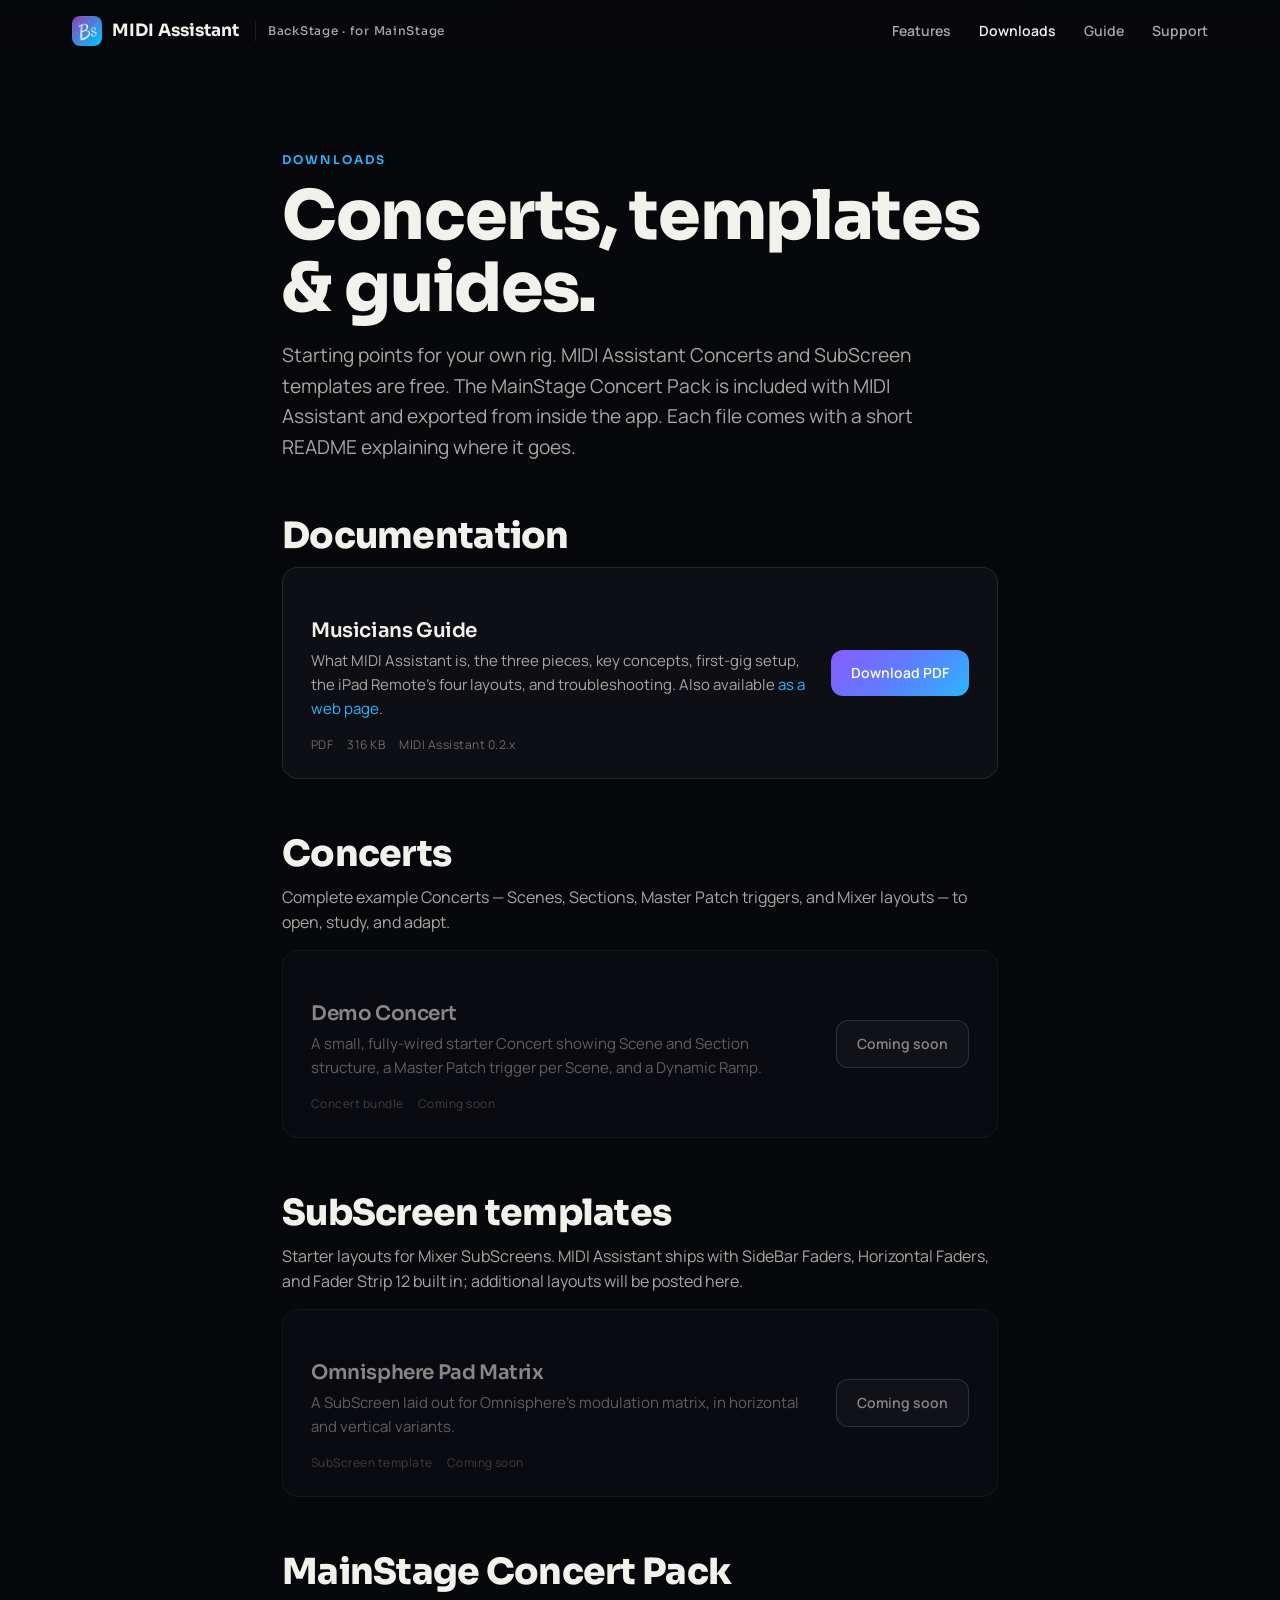
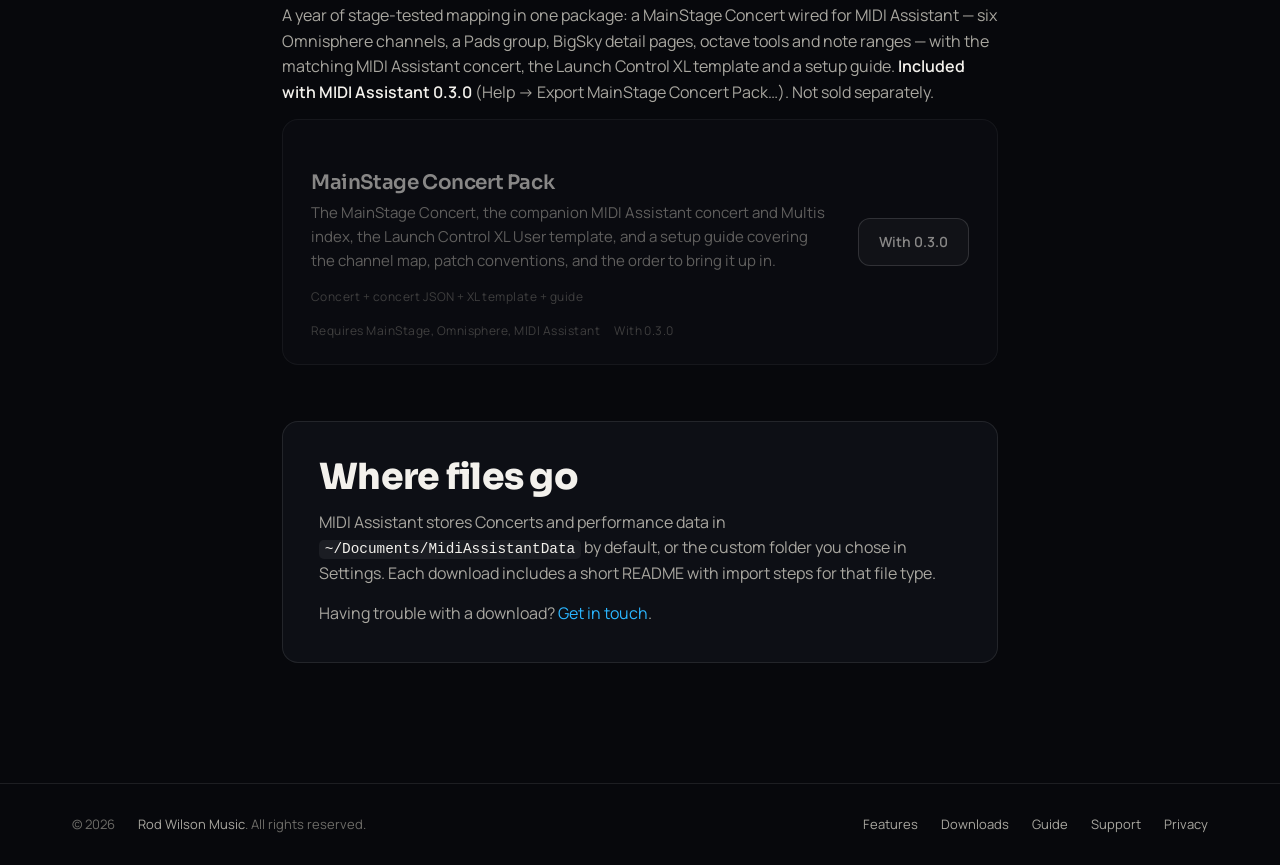
==== downloads.html @ 983730be "Pricing banner ($79 until Nov 1, 2026, then $99.99; Remote free) and MainStage Concert Pack section " ====
<!DOCTYPE html>
<html lang="en">
<head>
    <meta charset="UTF-8">
    <meta name="viewport" content="width=device-width, initial-scale=1.0">
    <title>Downloads | MIDI Assistant</title>
    <meta name="description" content="Free Concerts, SubScreen templates and the Musicians Guide for MIDI Assistant, plus the MainStage Concert Pack included with the app.">
    <link rel="icon" type="image/png" href="assets/icon-mac-256.png">
    <link rel="stylesheet" href="style.css">
</head>
<body>
    <nav>
        <div class="wrap">
            <a class="brand" href="index.html"><img src="assets/icon-mac-256.png" alt="">MIDI Assistant <small>BackStage · for MainStage</small></a>
            <div class="links">
                <a href="features.html">Features</a>
                <a href="downloads.html">Downloads</a>
                <a href="guide.html">Guide</a>
                <a href="support.html">Support</a>
            </div>
        </div>
    </nav>

    <main><div class="wrap doc" style="padding-bottom:100px">
        <header class="page-head" style="padding-left:0;padding-right:0">
            <span class="eyebrow">Downloads</span>
            <h1>Concerts, templates &amp; guides.</h1>
            <p class="lead">Starting points for your own rig. MIDI Assistant Concerts and SubScreen templates are free. The MainStage Concert Pack is included with MIDI Assistant and exported from inside the app. Each file comes with a short README explaining where it goes.</p>
        </header>

        <section style="padding:0 0 56px">
            <h2 style="margin-bottom:12px">Documentation</h2>
            <div class="dl-list">
                <div class="dl">
                    <div>
                        <h3>Musicians Guide</h3>
                        <p>What MIDI Assistant is, the three pieces, key concepts, first-gig setup, the iPad Remote's four layouts, and troubleshooting. Also available <a href="guide.html">as a web page</a>.</p>
                        <div class="meta"><span>PDF</span><span>316 KB</span><span>MIDI Assistant 0.2.x</span></div>
                    </div>
                    <a class="btn" href="downloads/MIDI-Assistant-Musicians-Guide.pdf" download>Download PDF</a>
                </div>
            </div>
        </section>

        <section style="padding:0 0 56px">
            <h2 style="margin-bottom:12px">Concerts</h2>
            <p>Complete example Concerts — Scenes, Sections, Master Patch triggers, and Mixer layouts — to open, study, and adapt.</p>
            <div class="dl-list">
                <div class="dl soon">
                    <div>
                        <h3>Demo Concert</h3>
                        <p>A small, fully-wired starter Concert showing Scene and Section structure, a Master Patch trigger per Scene, and a Dynamic Ramp.</p>
                        <div class="meta"><span>Concert bundle</span><span>Coming soon</span></div>
                    </div>
                    <a class="btn ghost" href="#">Coming soon</a>
                </div>
            </div>
        </section>

        <section style="padding:0 0 56px">
            <h2 style="margin-bottom:12px">SubScreen templates</h2>
            <p>Starter layouts for Mixer SubScreens. MIDI Assistant ships with SideBar Faders, Horizontal Faders, and Fader Strip 12 built in; additional layouts will be posted here.</p>
            <div class="dl-list">
                <div class="dl soon">
                    <div>
                        <h3>Omnisphere Pad Matrix</h3>
                        <p>A SubScreen laid out for Omnisphere's modulation matrix, in horizontal and vertical variants.</p>
                        <div class="meta"><span>SubScreen template</span><span>Coming soon</span></div>
                    </div>
                    <a class="btn ghost" href="#">Coming soon</a>
                </div>
            </div>
        </section>

        <section style="padding:0 0 56px">
            <h2 style="margin-bottom:12px">MainStage Concert Pack</h2>
            <p>A year of stage-tested mapping in one package: a MainStage Concert wired for MIDI Assistant &mdash; six Omnisphere channels, a Pads group, BigSky detail pages, octave tools and note ranges &mdash; with the matching MIDI Assistant concert, the Launch Control XL template and a setup guide. <strong>Included with MIDI Assistant 0.3.0</strong> (Help &rarr; Export MainStage Concert Pack&hellip;). Not sold separately.</p>
            <div class="dl-list">
                <div class="dl soon">
                    <div>
                        <h3>MainStage Concert Pack</h3>
                        <p>The MainStage Concert, the companion MIDI Assistant concert and Multis index, the Launch Control XL User template, and a setup guide covering the channel map, patch conventions, and the order to bring it up in.</p>
                        <div class="meta"><span>Concert + concert JSON + XL template + guide</span><span>Requires MainStage, Omnisphere, MIDI Assistant</span><span>With 0.3.0</span></div>
                    </div>
                    <a class="btn ghost" href="#">With 0.3.0</a>
                </div>
            </div>
        </section>

        <section class="panel" style="padding:36px">
            <h2>Where files go</h2>
            <p>MIDI Assistant stores Concerts and performance data in <code>~/Documents/MidiAssistantData</code> by default, or the custom folder you chose in Settings. Each download includes a short README with import steps for that file type.</p>
            <p style="margin-bottom:0">Having trouble with a download? <a href="support.html">Get in touch</a>.</p>
        </section>
        </div></main>

    <footer>
        <div class="wrap">
            <div>&copy; 2026 <a href="https://rodwilsonmusic.com">Rod Wilson Music</a>. All rights reserved.</div>
            <div>
                <a href="features.html">Features</a>
                <a href="downloads.html">Downloads</a>
                <a href="guide.html">Guide</a>
                <a href="support.html">Support</a>
                <a href="privacy.html">Privacy</a>
            </div>
        </div>
    </footer>
    <script src="site.js"></script>
</body>
</html>
---- style.css ----
@import url('https://fonts.googleapis.com/css2?family=Sora:wght@400;600;700;800&family=Manrope:wght@400;500;600&display=swap');

:root {
  --bg: #07080c;
  --bg2: #0d0f15;
  --text: #f3f1ec;
  --muted: #a9a7a0;
  --faint: #6d6c68;
  --line: rgba(255, 255, 255, .09);
  --line-strong: rgba(255, 255, 255, .18);
  --accent: #5d7dff;
  --accent2: #2bb6ff;
  --grad: linear-gradient(135deg, #8a5cff, #5d7dff 50%, #2bb6ff);
  --display: 'Sora', system-ui, sans-serif;
  --body: 'Manrope', system-ui, sans-serif;
  --max: 1200px;
  --radius: 16px;
}

* { box-sizing: border-box; margin: 0; padding: 0; }
html { scroll-behavior: smooth; overflow-x: hidden; }
body {
  background: var(--bg);
  color: var(--text);
  font-family: var(--body);
  line-height: 1.6;
  -webkit-font-smoothing: antialiased;
  overflow-x: hidden;
  display: flex;
  flex-direction: column;
  min-height: 100vh;
}
a { color: var(--accent2); text-decoration: none; }
a:hover { text-decoration: underline; }
h1, h2, h3, h4 { font-family: var(--display); letter-spacing: -.02em; line-height: 1.05; }
h1 { font-size: clamp(40px, 6.4vw, 88px); font-weight: 800; }
h2 { font-size: clamp(30px, 4.2vw, 52px); font-weight: 800; }
h3 { font-size: 20px; font-weight: 600; }
h4 { font-size: 15px; font-weight: 600; }
p { color: var(--muted); }
strong { color: var(--text); font-weight: 600; }
ul, ol { color: var(--muted); padding-left: 1.4rem; }
li { margin-bottom: .4rem; }
code {
  font-family: ui-monospace, SFMono-Regular, Menlo, monospace;
  font-size: .9em; background: rgba(255,255,255,.06); padding: .1em .4em; border-radius: 5px; color: var(--text);
}
.wrap { width: 100%; max-width: var(--max); margin: 0 auto; padding: 0 32px; }
.eyebrow {
  font-family: var(--display); font-size: 12px; letter-spacing: .18em; text-transform: uppercase;
  color: var(--accent2); font-weight: 600; display: block;
}
.grad { background: var(--grad); -webkit-background-clip: text; background-clip: text; -webkit-text-fill-color: transparent; }
.lead { font-size: clamp(17px, 1.5vw, 20px); max-width: 620px; }
main { flex: 1; }
section { padding: 100px 0; }
.section-head { max-width: 640px; margin-bottom: 48px; }
.section-head h2 { margin: 10px 0 14px; }
.section-head p { font-size: 17px; }

/* ---------- Nav ---------- */
nav {
  position: fixed; inset: 0 0 auto 0; z-index: 50; padding: 16px 0;
  background: linear-gradient(rgba(7,8,12,.92), rgba(7,8,12,0));
  transition: background .3s ease, backdrop-filter .3s ease;
}
nav.solid { background: rgba(7,8,12,.82); backdrop-filter: blur(14px); -webkit-backdrop-filter: blur(14px); border-bottom: 1px solid var(--line); }
nav .wrap { display: flex; align-items: center; justify-content: space-between; gap: 16px; }
.brand { display: flex; align-items: center; gap: 10px; font-family: var(--display); font-weight: 700; font-size: 17px; color: var(--text); }
.brand:hover { text-decoration: none; }
.brand img { width: 30px; height: 30px; border-radius: 8px; }
.brand small { font-weight: 500; color: var(--muted); font-size: 12px; letter-spacing: .06em; margin-left: 6px; padding-left: 12px; border-left: 1px solid var(--line); }
.links { display: flex; gap: 28px; font-size: 14px; font-weight: 600; }
.links a { color: var(--muted); }
.links a:hover, .links a[aria-current="page"] { color: var(--text); text-decoration: none; }

/* ---------- Buttons ---------- */
.ctas { display: flex; gap: 12px; flex-wrap: wrap; align-items: center; }
.store {
  display: inline-flex; align-items: center; gap: 10px; background: #fff; color: #000;
  padding: 10px 18px 10px 14px; border-radius: 12px; line-height: 1.1; transition: transform .15s, opacity .15s;
}
.store:hover { transform: translateY(-2px); text-decoration: none; }
.store svg { width: 22px; height: 22px; flex: none; }
.store small { display: block; font-size: 10px; font-weight: 600; opacity: .7; letter-spacing: .02em; }
.store b { display: block; font-family: var(--display); font-size: 16px; font-weight: 700; }
.store.pending { opacity: .45; pointer-events: none; }
.btn {
  display: inline-flex; align-items: center; gap: 8px; padding: 12px 20px; border-radius: 12px;
  font-weight: 600; font-size: 14px; color: #fff; background: var(--grad); transition: transform .15s, box-shadow .15s;
}
.btn:hover { transform: translateY(-1px); box-shadow: 0 8px 24px rgba(93,125,255,.35); text-decoration: none; }
.btn.ghost { background: rgba(255,255,255,.06); border: 1px solid rgba(255,255,255,.25); backdrop-filter: blur(8px); color: var(--text); }
.btn.ghost:hover { box-shadow: none; background: rgba(255,255,255,.1); }

/* ---------- Hero (video stage) ---------- */
.hero {
  position: relative; height: 100svh; min-height: 720px; max-height: 1040px;
  display: flex; align-items: flex-start; overflow: hidden; isolation: isolate; padding: 0;
}
.stage {
  position: absolute; left: 50%; top: 50%; width: 1280px; height: 720px;
  transform: translate(-50%, -50%) scale(var(--s, 1)); transform-origin: center;
  background: url(assets/stage-poster.jpg) center/cover;
}
.stage video { position: absolute; inset: 0; width: 1280px; height: 720px; object-fit: fill; opacity: 0; transition: opacity .9s linear; }
.stage .screen { position: absolute; left: 0; top: 0; width: 1400px; height: 1050px; transform-origin: 0 0; filter: brightness(.88) saturate(.95); opacity: .96; }
.stage .screen.lap { width: 1600px; height: 1005px; filter: brightness(.62) saturate(.9); opacity: .94; }
.stage .glow { position: absolute; left: 0; top: 0; width: 1400px; height: 1050px; transform-origin: 0 0; background: radial-gradient(60% 60% at 50% 50%, rgba(140,180,255,.16), transparent 70%); mix-blend-mode: screen; pointer-events: none; }
.hero .scrim {
  position: absolute; inset: 0; z-index: 1;
  background: linear-gradient(180deg, rgba(7,8,12,.96) 0%, rgba(7,8,12,.86) 26%, rgba(7,8,12,.45) 44%, rgba(7,8,12,.08) 60%, rgba(7,8,12,0) 80%, rgba(7,8,12,.9) 100%);
}
.hero .wrap { position: relative; z-index: 2; padding-top: 118px; text-align: center; display: flex; flex-direction: column; align-items: center; }
.hero h1 { margin-top: 14px; max-width: 14ch; text-shadow: 0 2px 30px rgba(0,0,0,.6); }
.hero .lead { margin: 18px auto 24px; color: #d9d7d1; text-shadow: 0 1px 20px rgba(0,0,0,.7); }
.hero .ctas { justify-content: center; }
.pricing { margin: 14px auto 0; max-width: 620px; font-size: 14px; color: var(--faint); }
.pricing strong { color: #fff; font-weight: 600; }
.hero .pricing { text-shadow: 0 1px 20px rgba(0,0,0,.7); }
.cta .pricing { margin-top: 12px; }
.hero .note { position: absolute; right: 32px; bottom: 20px; z-index: 2; font-size: 12px; color: var(--faint); }
@media (prefers-reduced-motion: reduce) { .stage video { display: none; } }

/* ---------- Page header (inner pages) ---------- */
.page-head { padding: 150px 0 40px; }
.page-head h1 { margin: 12px 0 16px; font-size: clamp(36px, 5.4vw, 68px); }
.page-head .lead { max-width: 680px; }

/* ---------- Strip ---------- */
.strip { border-top: 1px solid var(--line); border-bottom: 1px solid var(--line); background: var(--bg2); padding: 0; }
.strip .wrap { display: grid; grid-template-columns: repeat(3, 1fr); }
.strip .cell { padding: 36px 28px; border-left: 1px solid var(--line); }
.strip .cell:first-child { border-left: 0; padding-left: 0; }
.strip .tag { font-size: 11px; letter-spacing: .16em; text-transform: uppercase; color: var(--faint); font-weight: 600; }
.strip h3 { margin: 6px 0 8px; }
.strip p { font-size: 14.5px; }

/* ---------- Diagram ---------- */
.diagram { position: relative; height: 640px; }
.diagram svg { position: absolute; inset: 0; width: 100%; height: 100%; }
.diagram svg path { fill: none; stroke: rgba(255,255,255,.13); stroke-width: 1.5; }
.node { position: absolute; background: var(--bg2); border: 1px solid var(--line); border-radius: var(--radius); padding: 14px; box-shadow: 0 20px 60px rgba(0,0,0,.5); }
.node .lab { font-size: 11px; letter-spacing: .14em; text-transform: uppercase; color: var(--faint); font-weight: 600; margin-bottom: 8px; }
.node img { display: block; border-radius: 8px; width: 100%; }
.node.text { padding: 18px 20px; }
.node.text h4 { margin-bottom: 4px; }
.node.text p { font-size: 13px; line-height: 1.45; }
.ipad {
  position: absolute; left: 50%; top: 50%; transform: translate(-50%, -50%); width: 440px; padding: 12px;
  background: #111; border-radius: 22px; border: 1px solid var(--line-strong);
  box-shadow: 0 0 0 1px #000, 0 40px 100px rgba(0,0,0,.7), 0 0 80px rgba(93,125,255,.25);
}
.ipad img { display: block; width: 100%; border-radius: 12px; }
.ipad .lab { position: absolute; left: 50%; transform: translateX(-50%); bottom: -34px; font-size: 12px; letter-spacing: .14em; text-transform: uppercase; color: var(--accent2); font-weight: 600; white-space: nowrap; }
.pulse {
  position: absolute; width: 10px; height: 10px; border-radius: 50%; background: #fff;
  box-shadow: 0 0 12px 4px rgba(93,125,255,.8), 0 0 30px 8px rgba(43,182,255,.35);
  offset-rotate: 0deg; animation: travel 3.2s cubic-bezier(.4,0,.6,1) infinite;
}
@keyframes travel { 0% { offset-distance: 0%; opacity: 0; } 8% { opacity: 1; } 85% { opacity: 1; } 100% { offset-distance: 100%; opacity: 0; } }
@media (prefers-reduced-motion: reduce) { .pulse { animation: none; display: none; } }

/* ---------- Photo band ---------- */
.band { position: relative; min-height: 620px; display: flex; align-items: center; isolation: isolate; overflow: hidden; padding: 0; }
.band .bg { position: absolute; inset: 0; background: url(assets/nord.jpg) center 40%/cover no-repeat; }
.band .scrim { position: absolute; inset: 0; background: linear-gradient(90deg, rgba(7,8,12,.96) 0%, rgba(7,8,12,.85) 35%, rgba(7,8,12,.2) 70%, rgba(7,8,12,.5) 100%); }
.band .wrap { position: relative; z-index: 1; padding: 90px 32px; }
.band h2 { max-width: 12ch; margin: 10px 0 18px; }
.band ul { list-style: none; padding: 0; display: grid; gap: 14px; max-width: 520px; margin-top: 26px; }
.band li { display: grid; grid-template-columns: auto 1fr; gap: 14px; align-items: start; font-size: 15.5px; }
.band li i { width: 22px; height: 22px; border-radius: 50%; background: var(--grad); display: grid; place-items: center; margin-top: 3px; }
.band li i svg { width: 12px; height: 12px; stroke: #fff; stroke-width: 3; fill: none; }

/* ---------- Cards & grids ---------- */
.grid { display: grid; gap: 18px; }
.grid.cols-2 { grid-template-columns: repeat(2, 1fr); }
.grid.cols-3 { grid-template-columns: repeat(3, 1fr); }
.card {
  border: 1px solid var(--line); border-radius: 18px; padding: 26px;
  background: linear-gradient(180deg, rgba(255,255,255,.035), rgba(255,255,255,.01));
  transition: border-color .2s, transform .2s;
}
.card:hover { border-color: var(--line-strong); transform: translateY(-2px); }
.card svg.ic { width: 26px; height: 26px; stroke: var(--accent2); fill: none; stroke-width: 1.6; stroke-linecap: round; stroke-linejoin: round; margin-bottom: 16px; }
.card h3 { font-size: 18px; margin-bottom: 8px; }
.card p { font-size: 14.5px; }
.card p:last-child { margin-bottom: 0; }
.panel { border: 1px solid var(--line); border-radius: var(--radius); padding: 36px; background: var(--bg2); margin-bottom: 20px; }
.panel h2 { font-size: clamp(26px, 3vw, 36px); margin: 8px 0 14px; }
.panel p { margin-bottom: 12px; }
.panel ul { margin-bottom: 8px; }
.frame { border-radius: 14px; overflow: hidden; border: 1px solid var(--line); box-shadow: 0 30px 80px rgba(0,0,0,.55); }
.frame img { display: block; width: 100%; }
.split { display: grid; grid-template-columns: 5fr 7fr; gap: 56px; align-items: center; }
.split.flip { grid-template-columns: 7fr 5fr; }
.split.flip .copy { order: 2; }
.split h2 { font-size: clamp(28px, 3.4vw, 44px); margin: 10px 0 14px; }
.split p { font-size: 16px; }

/* ---------- Remote layouts row ---------- */
.row4 { display: grid; grid-template-columns: repeat(4, 1fr); gap: 22px; }
.row4 figure { text-align: center; }
.row4 .dev { background: #111; border-radius: 14px; padding: 7px; border: 1px solid var(--line-strong); box-shadow: 0 24px 60px rgba(0,0,0,.6); }
.row4 .dev img { display: block; width: 100%; aspect-ratio: 4/3; object-fit: contain; background: #000; border-radius: 8px; }
.row4 .soon { aspect-ratio: 4/3; display: grid; place-items: center; color: var(--faint); font-size: 12px; letter-spacing: .14em; text-transform: uppercase; border: 1px dashed var(--line); border-radius: 8px; }
.row4 figcaption { margin-top: 16px; font-family: var(--display); font-size: 18px; font-weight: 600; }
.row4 figcaption small { display: block; font-family: var(--body); font-size: 13px; color: var(--muted); margin-top: 4px; font-weight: 400; }

/* ---------- Horizontal gallery ---------- */
.scroller { display: grid; grid-auto-flow: column; grid-auto-columns: min(78vw, 560px); gap: 18px; overflow-x: auto; scroll-snap-type: x mandatory; padding: 6px 32px 22px; margin: 0 -32px; scrollbar-width: none; }
.scroller::-webkit-scrollbar { display: none; }
.shot { scroll-snap-align: start; background: var(--bg2); border: 1px solid var(--line); border-radius: 14px; padding: 10px; }
.shot img { display: block; width: 100%; border-radius: 8px; }
.shot .cap { display: flex; justify-content: space-between; padding: 12px 6px 4px; font-size: 13px; }
.shot .cap b { font-family: var(--display); font-weight: 600; }
.shot .cap span { font-size: 11px; color: var(--accent2); letter-spacing: .08em; text-transform: uppercase; }

/* ---------- CTA ---------- */
.cta { padding: 40px 0 120px; }
.cta .box { position: relative; border-radius: 28px; overflow: hidden; padding: 80px 48px; text-align: center; isolation: isolate; }
.cta .bg { position: absolute; inset: 0; background: url(assets/stage-still.jpg) center 55%/cover; filter: saturate(.7); }
.cta .scrim { position: absolute; inset: 0; background: radial-gradient(70% 90% at 50% 50%, rgba(7,8,12,.75), rgba(7,8,12,.95)); }
.cta .in { position: relative; z-index: 1; }
.cta h2 { margin-bottom: 14px; }
.cta p { font-size: 17px; max-width: 520px; margin: 0 auto 30px; }
.cta .ctas { justify-content: center; }

/* ---------- Downloads ---------- */
.dl-list { display: flex; flex-direction: column; gap: 14px; }
.dl { display: grid; grid-template-columns: 1fr auto; gap: 24px; align-items: center; background: var(--bg2); border: 1px solid var(--line); border-radius: var(--radius); padding: 24px 28px; }
.dl h3 { margin-bottom: 4px; }
.dl p { margin-bottom: 8px; font-size: 15px; }
.dl .meta { font-size: 12px; color: var(--faint); display: flex; gap: 14px; flex-wrap: wrap; letter-spacing: .04em; }
.dl.soon { opacity: .55; }
.dl.soon .btn { pointer-events: none; }

/* ---------- Tables, docs, FAQ ---------- */
table { width: 100%; border-collapse: collapse; margin: 16px 0 24px; font-size: 15px; }
th, td { text-align: left; padding: 12px 14px; border-bottom: 1px solid var(--line); vertical-align: top; }
th { color: var(--text); font-family: var(--display); font-weight: 600; font-size: 13px; letter-spacing: .02em; }
td { color: var(--muted); }
.doc { max-width: 780px; }
.doc h2 { font-size: clamp(26px, 3vw, 36px); margin-top: 56px; padding-top: 28px; border-top: 1px solid var(--line); }
.doc h2:first-of-type { margin-top: 0; padding-top: 0; border-top: 0; }
.doc h3 { margin: 28px 0 8px; }
.doc h4 { margin: 20px 0 6px; color: var(--text); }
.doc p, .doc ul, .doc ol { margin-bottom: 14px; }
.doc .callout { border-left: 3px solid var(--accent); background: rgba(93,125,255,.08); padding: 16px 20px; border-radius: 0 10px 10px 0; margin: 16px 0 24px; }
.doc .callout p:last-child, .doc .callout ul:last-child { margin-bottom: 0; }
.toc { background: var(--bg2); border: 1px solid var(--line); border-radius: var(--radius); padding: 20px 24px; margin-bottom: 40px; font-size: 15px; }
.toc strong { display: block; margin-bottom: 8px; font-family: var(--display); }
.toc ol { margin: 0; columns: 2; column-gap: 32px; }
.toc li { break-inside: avoid; }
details { border: 1px solid var(--line); border-radius: 12px; background: var(--bg2); margin-bottom: 10px; padding: 0 20px; }
summary { cursor: pointer; padding: 16px 0; font-family: var(--display); font-weight: 600; color: var(--text); list-style: none; display: flex; justify-content: space-between; align-items: center; gap: 16px; }
summary::-webkit-details-marker { display: none; }
summary::after { content: '+'; color: var(--faint); font-weight: 400; font-size: 20px; }
details[open] summary::after { content: '–'; }
details p, details ul { padding-bottom: 16px; }

/* ---------- Footer ---------- */
footer { border-top: 1px solid var(--line); padding: 30px 0; font-size: 13px; color: var(--faint); }
footer .wrap { display: flex; justify-content: space-between; flex-wrap: wrap; gap: 12px; }
footer a { color: var(--muted); margin-left: 20px; }

/* ---------- Responsive ---------- */
@media (max-width: 900px) {
  .links { display: none; }
  section { padding: 72px 0; }
  .strip .wrap { grid-template-columns: 1fr; }
  .strip .cell { border-left: 0; padding: 26px 0; border-top: 1px solid var(--line); }
  .strip .cell:first-child { border-top: 0; }
  .diagram { height: auto; display: grid; gap: 14px; }
  .diagram svg, .pulse { display: none; }
  .node { position: static; width: 100%; }
  .ipad { position: relative; left: auto; top: auto; transform: none; width: 100%; }
  .ipad { margin: 0 0 44px; }
  .grid.cols-3 { grid-template-columns: 1fr 1fr; }
  .band .scrim { background: linear-gradient(180deg, rgba(7,8,12,.3), rgba(7,8,12,.95) 60%); }
  .split, .split.flip { grid-template-columns: 1fr; gap: 28px; }
  .split.flip .copy { order: 0; }
  .row4 { grid-template-columns: 1fr 1fr; }
  .cta .box { padding: 56px 24px; }
  .page-head { padding-top: 120px; }
}
@media (max-width: 600px) {
  .wrap { padding: 0 16px; }
  .grid.cols-2, .grid.cols-3, .row4 { grid-template-columns: 1fr; }
  .panel, .card { padding: 22px; }
  .dl { grid-template-columns: 1fr; }
  .toc ol { columns: 1; }
  .scroller { padding: 6px 16px 22px; margin: 0 -16px; }
  .hero { min-height: 640px; }
  .hero .note { display: none; }
  .brand small { display: none; }
}
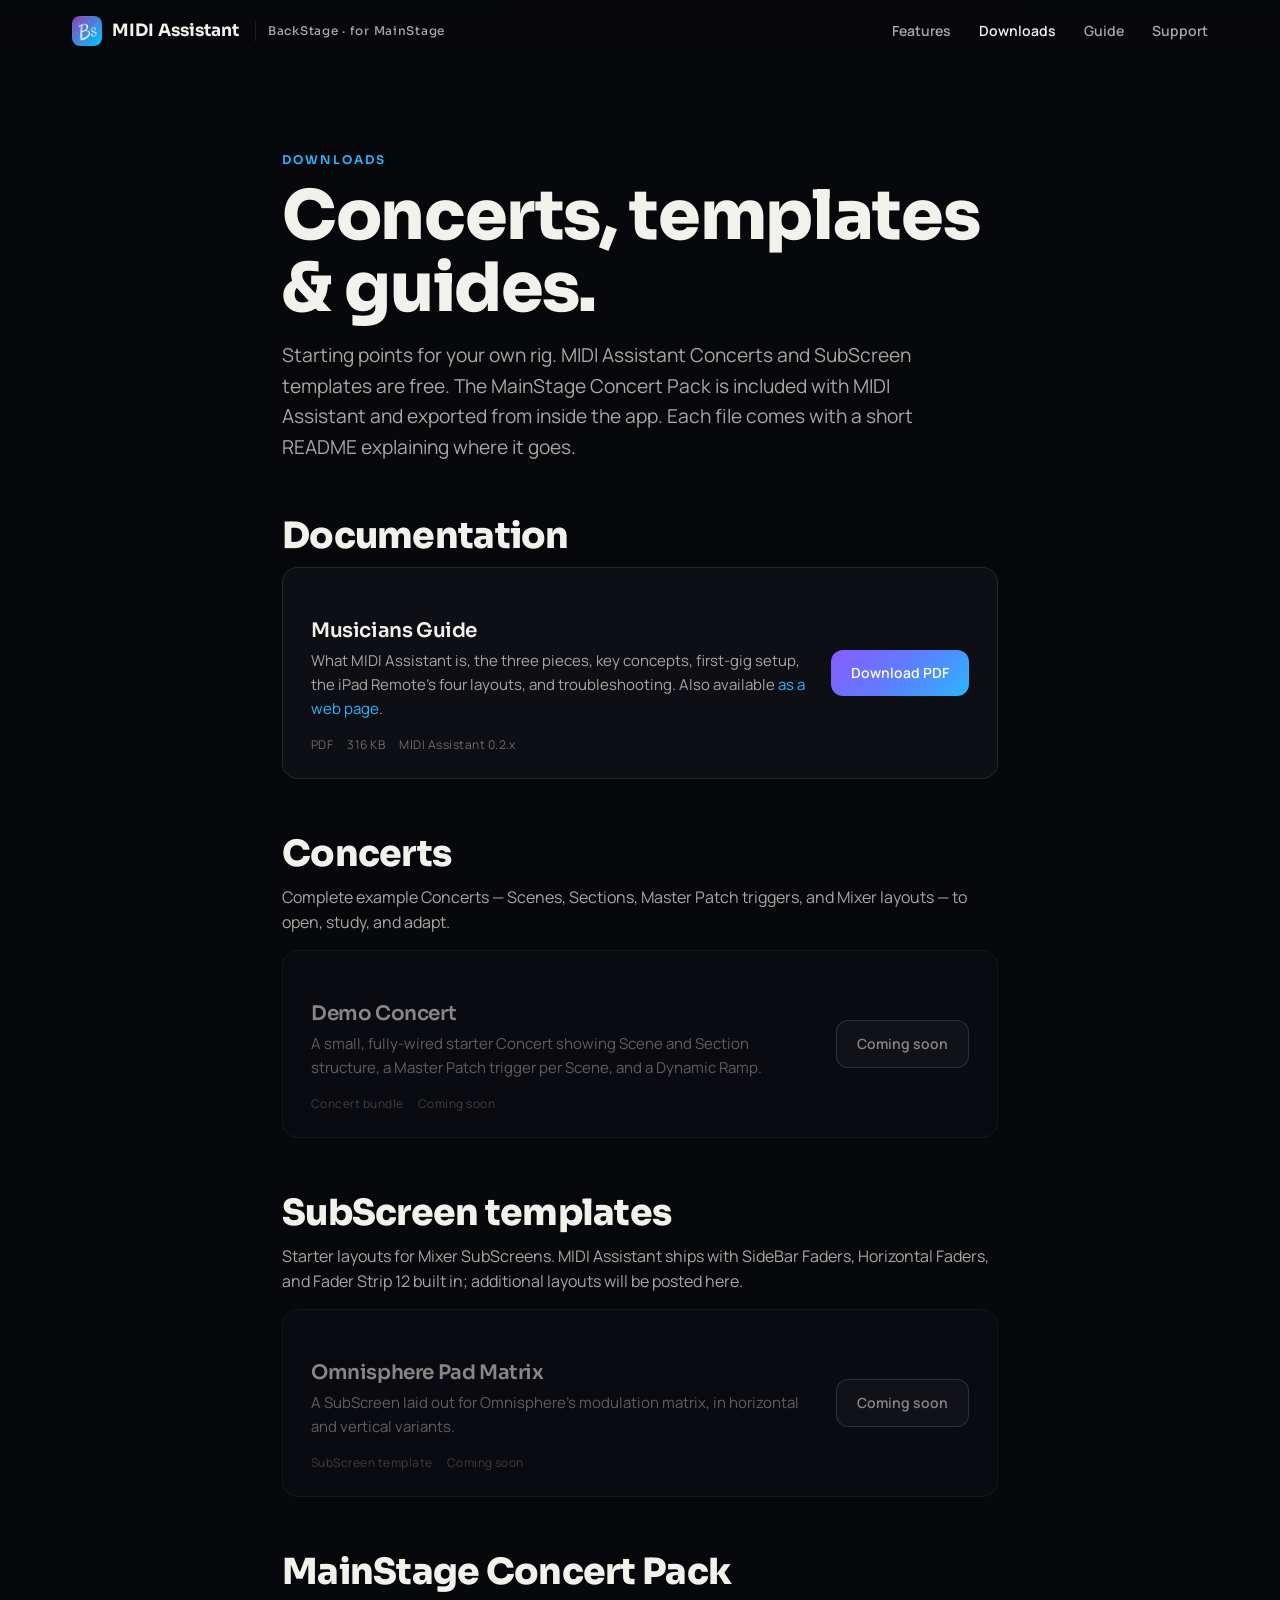
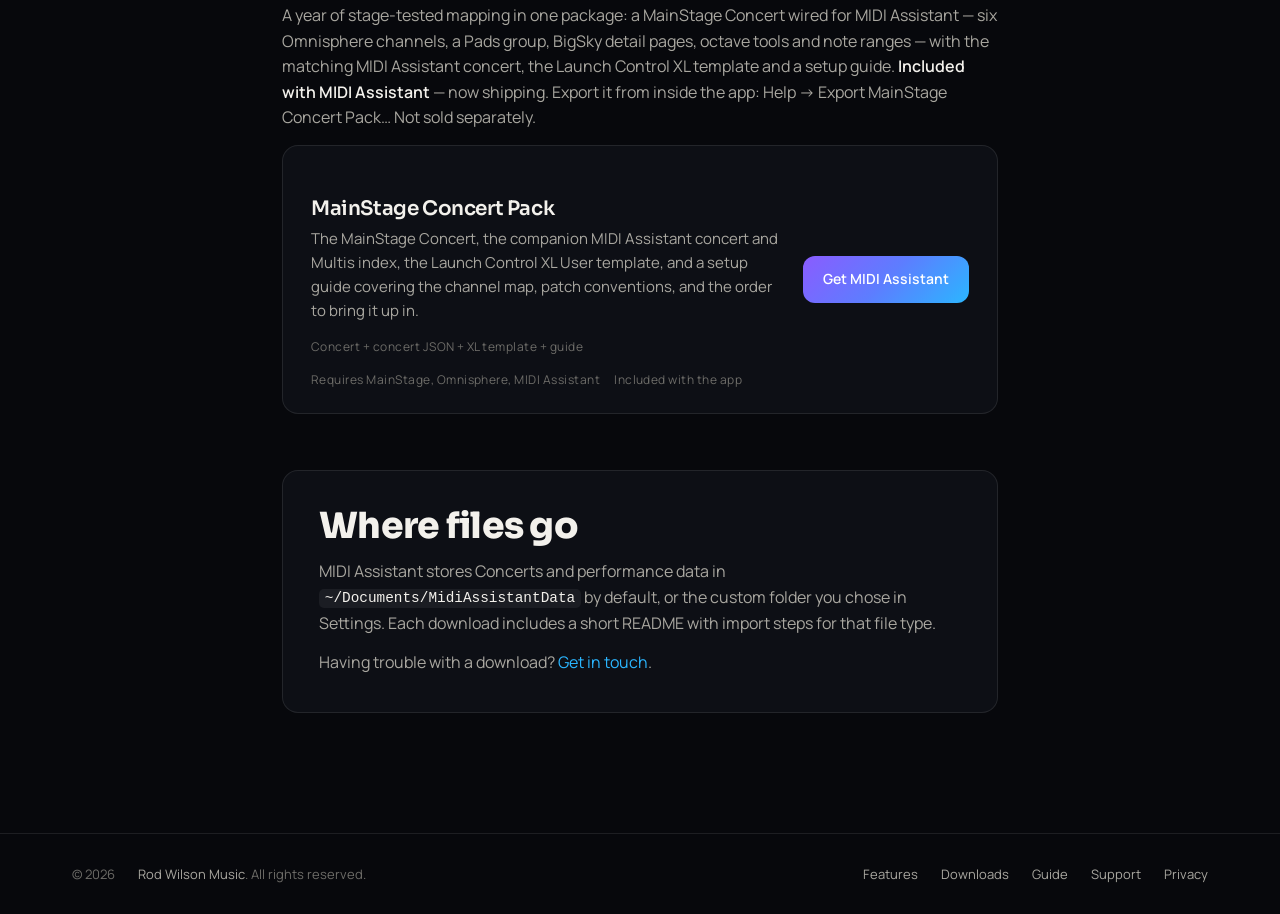
==== commit a3f18638: "Release-day copy: MainStage Concert Pack is present tense, not "in 0.3.0" The four lines from Septem" ====
--- a/downloads.html
+++ b/downloads.html
@@ -74,15 +74,15 @@
 
         <section style="padding:0 0 56px">
             <h2 style="margin-bottom:12px">MainStage Concert Pack</h2>
-            <p>A year of stage-tested mapping in one package: a MainStage Concert wired for MIDI Assistant &mdash; six Omnisphere channels, a Pads group, BigSky detail pages, octave tools and note ranges &mdash; with the matching MIDI Assistant concert, the Launch Control XL template and a setup guide. <strong>Included with MIDI Assistant 0.3.0</strong> (Help &rarr; Export MainStage Concert Pack&hellip;). Not sold separately.</p>
+            <p>A year of stage-tested mapping in one package: a MainStage Concert wired for MIDI Assistant &mdash; six Omnisphere channels, a Pads group, BigSky detail pages, octave tools and note ranges &mdash; with the matching MIDI Assistant concert, the Launch Control XL template and a setup guide. <strong>Included with MIDI Assistant</strong> &mdash; now shipping. Export it from inside the app: Help &rarr; Export MainStage Concert Pack&hellip; Not sold separately.</p>
             <div class="dl-list">
-                <div class="dl soon">
+                <div class="dl">
                     <div>
                         <h3>MainStage Concert Pack</h3>
                         <p>The MainStage Concert, the companion MIDI Assistant concert and Multis index, the Launch Control XL User template, and a setup guide covering the channel map, patch conventions, and the order to bring it up in.</p>
-                        <div class="meta"><span>Concert + concert JSON + XL template + guide</span><span>Requires MainStage, Omnisphere, MIDI Assistant</span><span>With 0.3.0</span></div>
+                        <div class="meta"><span>Concert + concert JSON + XL template + guide</span><span>Requires MainStage, Omnisphere, MIDI Assistant</span><span>Included with the app</span></div>
                     </div>
-                    <a class="btn ghost" href="#">With 0.3.0</a>
+                    <a class="btn" data-store="mac" href="#">Get MIDI Assistant</a>
                 </div>
             </div>
         </section>
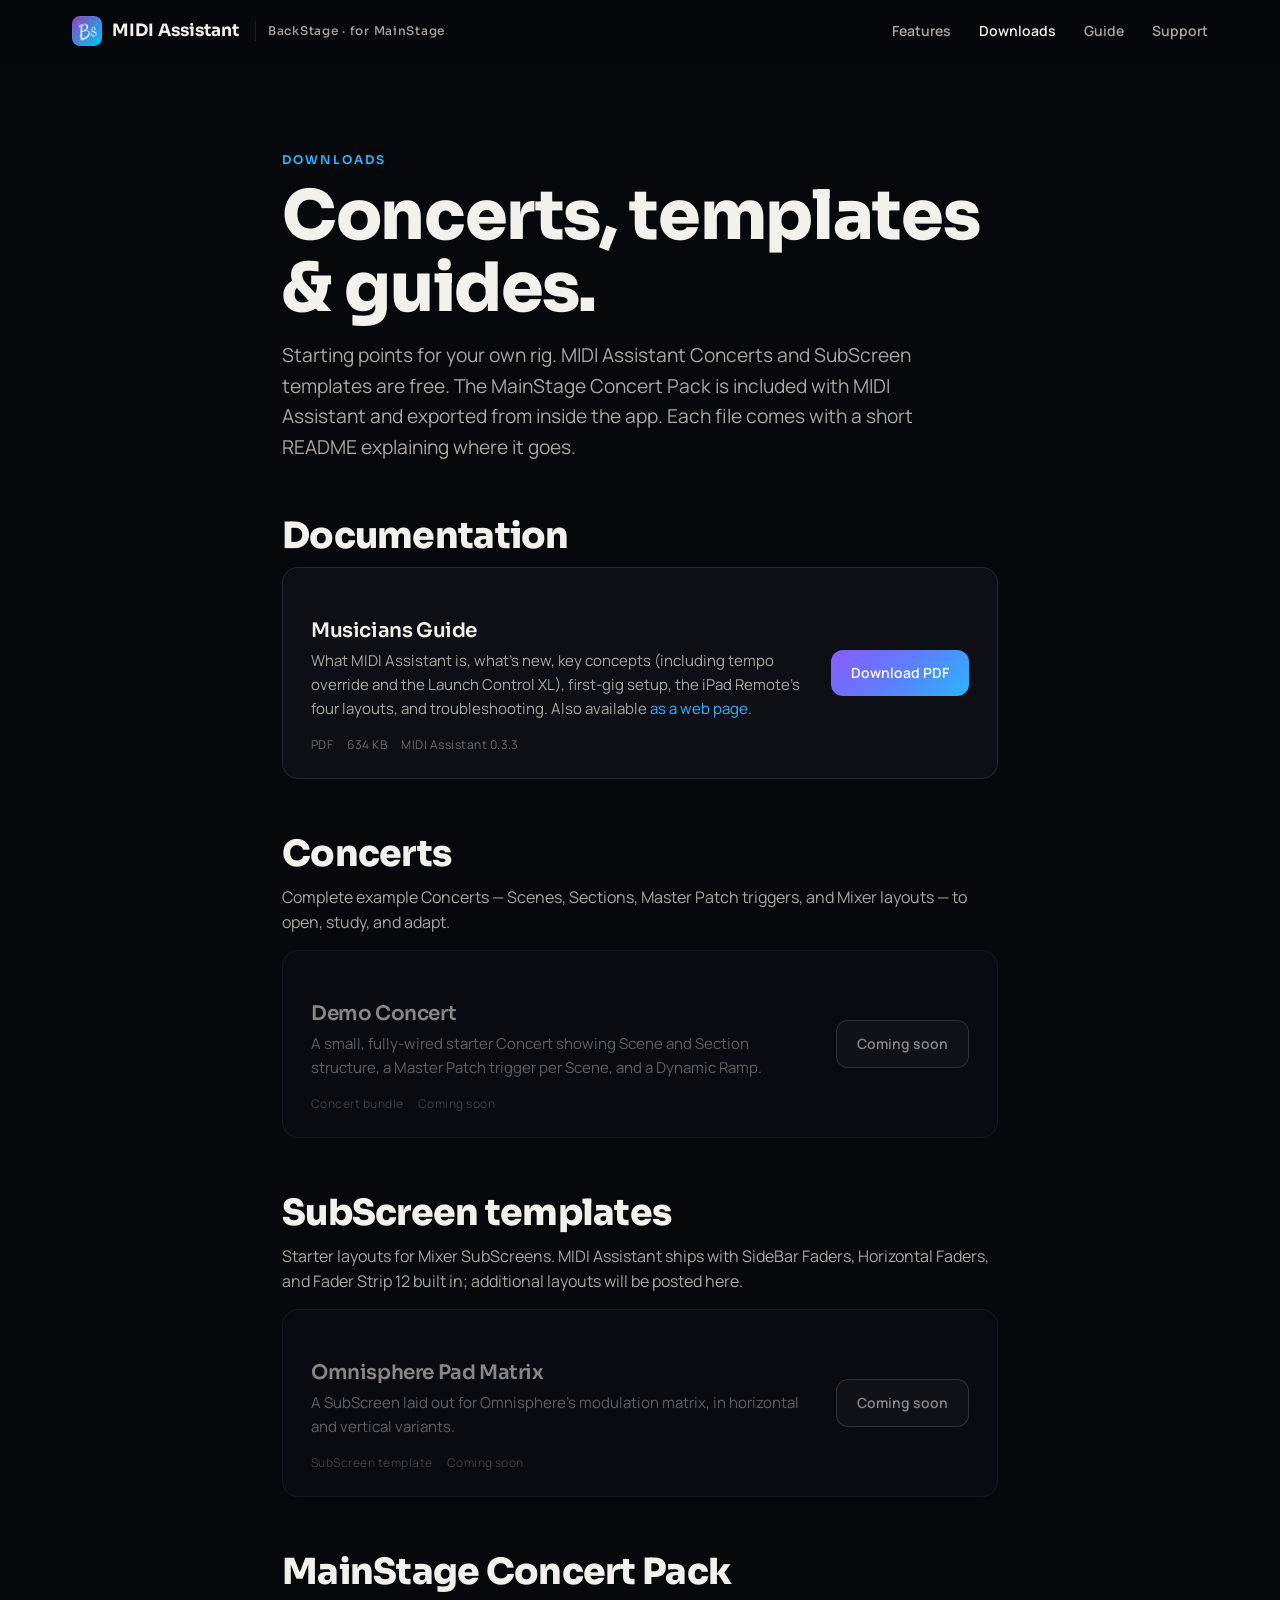
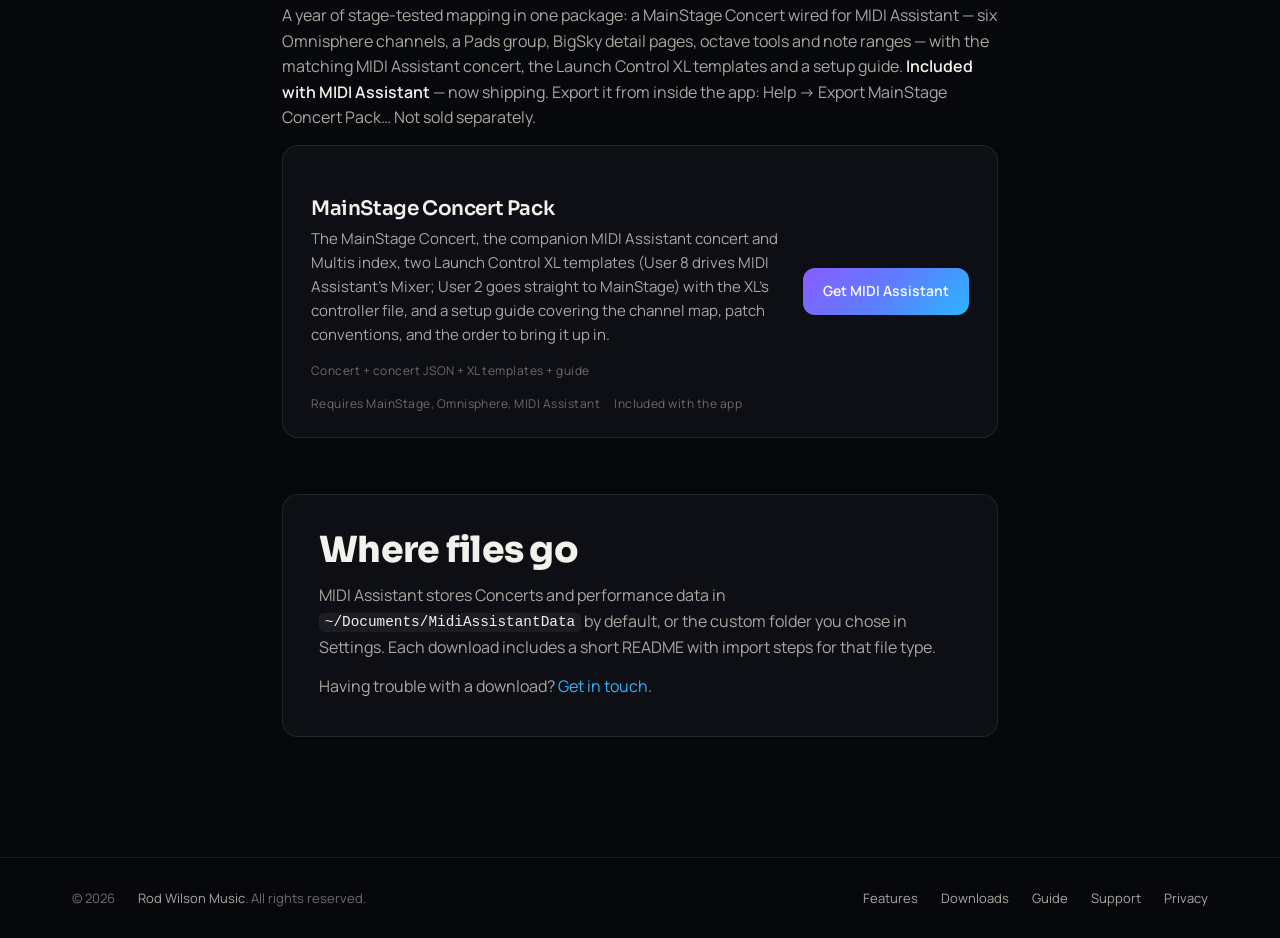
==== commit 55ab2104: "Guide: What's new in 0.3.3 (NOT published until the 0.3.3 release) Musician's Guide synced from Midi" ====
--- a/downloads.html
+++ b/downloads.html
@@ -34,8 +34,8 @@
                 <div class="dl">
                     <div>
                         <h3>Musicians Guide</h3>
-                        <p>What MIDI Assistant is, the three pieces, key concepts, first-gig setup, the iPad Remote's four layouts, and troubleshooting. Also available <a href="guide.html">as a web page</a>.</p>
-                        <div class="meta"><span>PDF</span><span>316 KB</span><span>MIDI Assistant 0.2.x</span></div>
+                        <p>What MIDI Assistant is, what's new, key concepts (including tempo override and the Launch Control XL), first-gig setup, the iPad Remote's four layouts, and troubleshooting. Also available <a href="guide.html">as a web page</a>.</p>
+                        <div class="meta"><span>PDF</span><span>634 KB</span><span>MIDI Assistant 0.3.3</span></div>
                     </div>
                     <a class="btn" href="downloads/MIDI-Assistant-Musicians-Guide.pdf" download>Download PDF</a>
                 </div>
@@ -74,15 +74,15 @@
 
         <section style="padding:0 0 56px">
             <h2 style="margin-bottom:12px">MainStage Concert Pack</h2>
-            <p>A year of stage-tested mapping in one package: a MainStage Concert wired for MIDI Assistant &mdash; six Omnisphere channels, a Pads group, BigSky detail pages, octave tools and note ranges &mdash; with the matching MIDI Assistant concert, the Launch Control XL template and a setup guide. <strong>Included with MIDI Assistant</strong> &mdash; now shipping. Export it from inside the app: Help &rarr; Export MainStage Concert Pack&hellip; Not sold separately.</p>
+            <p>A year of stage-tested mapping in one package: a MainStage Concert wired for MIDI Assistant &mdash; six Omnisphere channels, a Pads group, BigSky detail pages, octave tools and note ranges &mdash; with the matching MIDI Assistant concert, the Launch Control XL templates and a setup guide. <strong>Included with MIDI Assistant</strong> &mdash; now shipping. Export it from inside the app: Help &rarr; Export MainStage Concert Pack&hellip; Not sold separately.</p>
             <div class="dl-list">
                 <div class="dl">
                     <div>
                         <h3>MainStage Concert Pack</h3>
-                        <p>The MainStage Concert, the companion MIDI Assistant concert and Multis index, the Launch Control XL User template, and a setup guide covering the channel map, patch conventions, and the order to bring it up in.</p>
-                        <div class="meta"><span>Concert + concert JSON + XL template + guide</span><span>Requires MainStage, Omnisphere, MIDI Assistant</span><span>Included with the app</span></div>
+                        <p>The MainStage Concert, the companion MIDI Assistant concert and Multis index, two Launch Control XL templates (User 8 drives MIDI Assistant's Mixer; User 2 goes straight to MainStage) with the XL's controller file, and a setup guide covering the channel map, patch conventions, and the order to bring it up in.</p>
+                        <div class="meta"><span>Concert + concert JSON + XL templates + guide</span><span>Requires MainStage, Omnisphere, MIDI Assistant</span><span>Included with the app</span></div>
                     </div>
-                    <a class="btn" data-store="mac" href="#">Get MIDI Assistant</a>
+                    <a class="btn" data-store="mac" href="https://apps.apple.com/us/app/backstage-midiassistant/id6769863515?mt=12">Get MIDI Assistant</a>
                 </div>
             </div>
         </section>
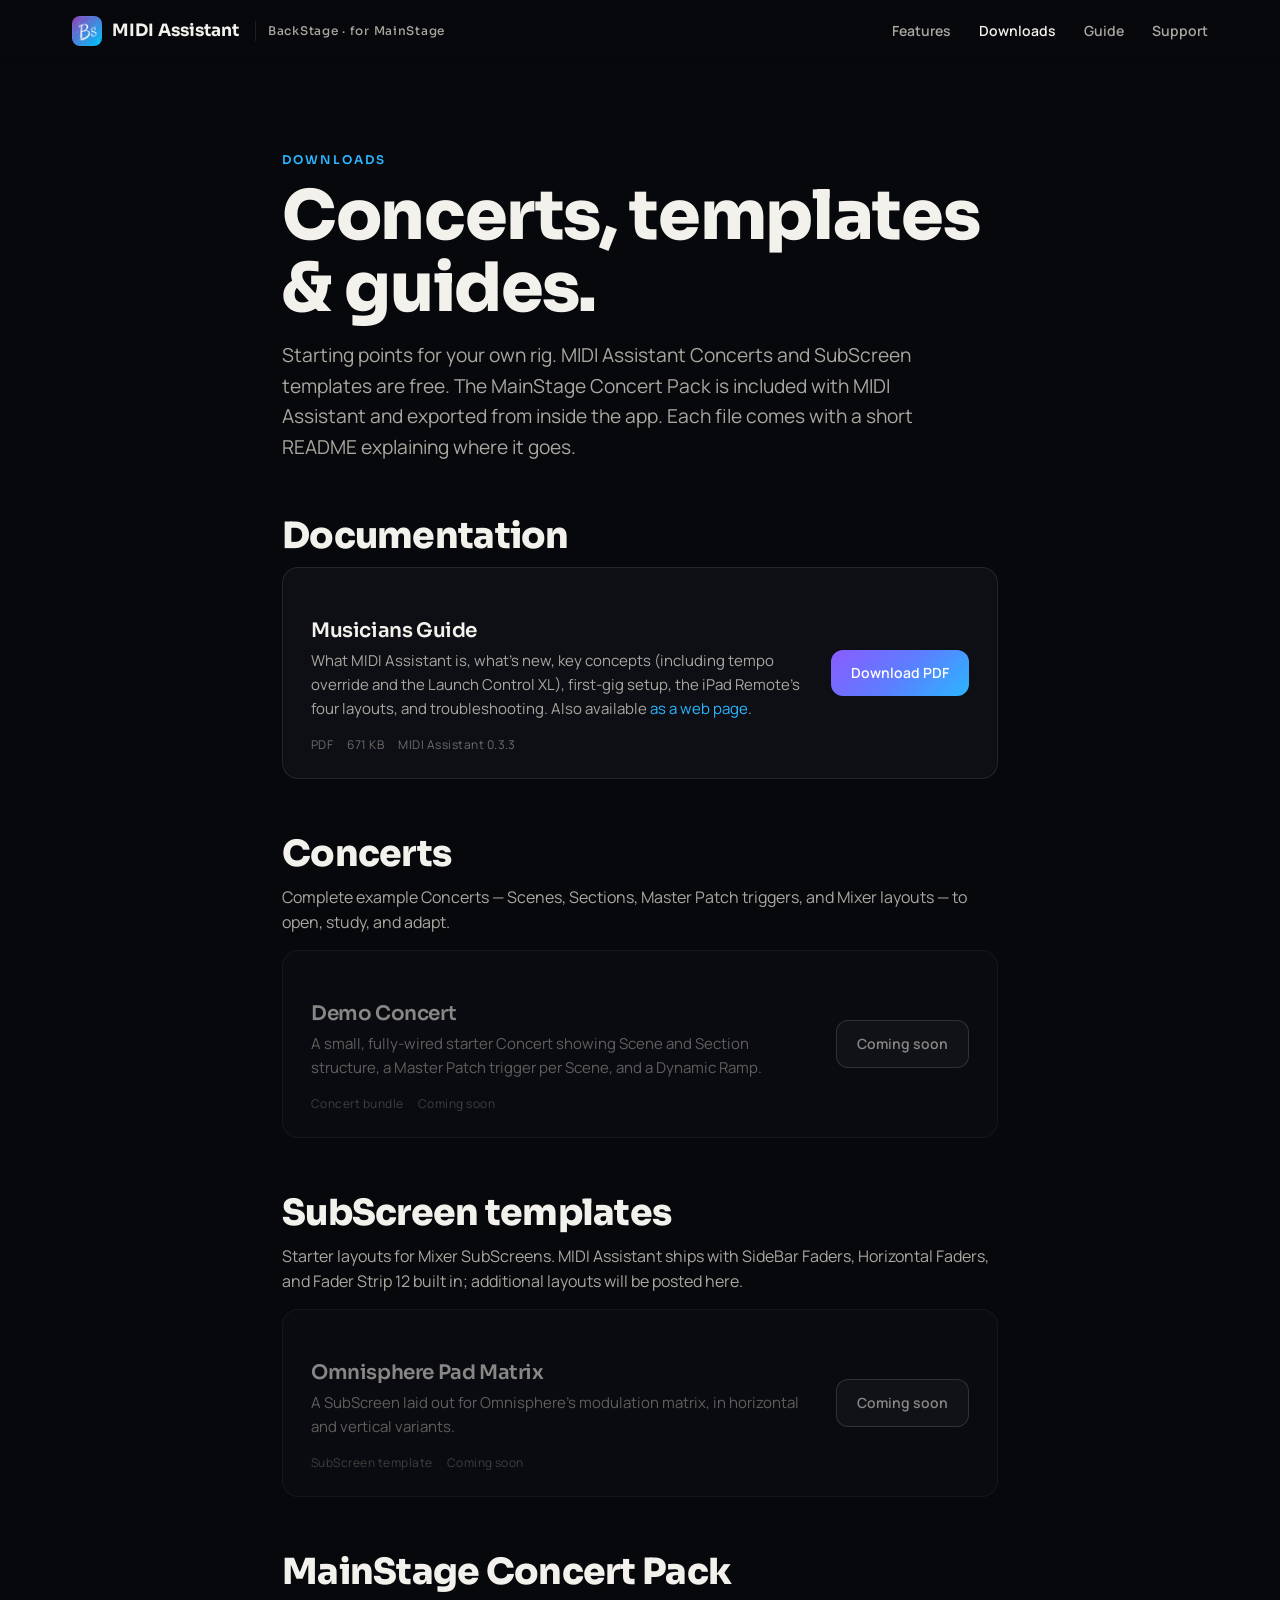
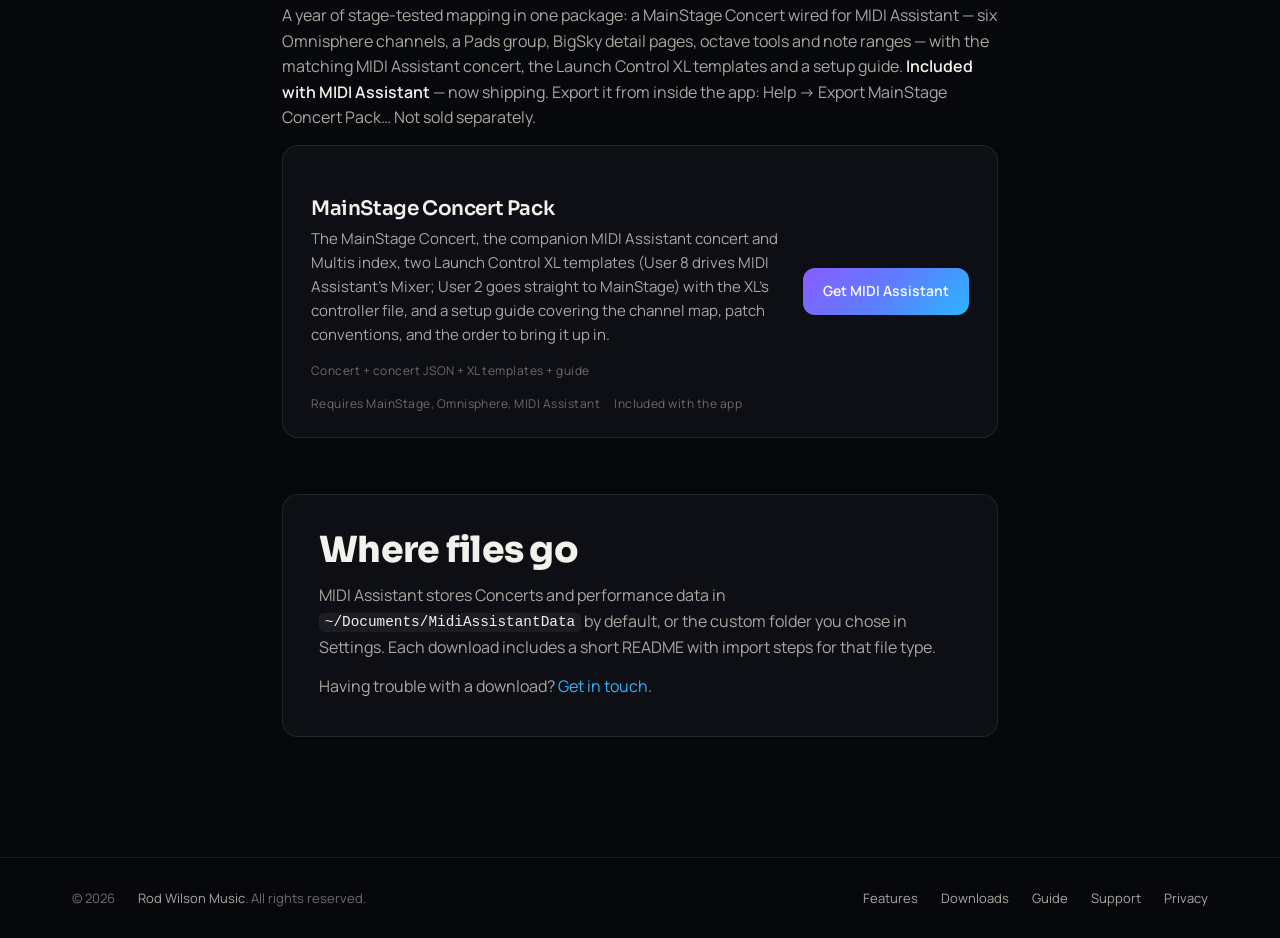
==== commit 70fc7c73: "Guide: 0.3.3 Build 83 — Hardware controllers (XL + nanoKONTROL2), Concert Pack 1.4 (NOT published un" ====
--- a/downloads.html
+++ b/downloads.html
@@ -35,7 +35,7 @@
                     <div>
                         <h3>Musicians Guide</h3>
                         <p>What MIDI Assistant is, what's new, key concepts (including tempo override and the Launch Control XL), first-gig setup, the iPad Remote's four layouts, and troubleshooting. Also available <a href="guide.html">as a web page</a>.</p>
-                        <div class="meta"><span>PDF</span><span>634 KB</span><span>MIDI Assistant 0.3.3</span></div>
+                        <div class="meta"><span>PDF</span><span>671 KB</span><span>MIDI Assistant 0.3.3</span></div>
                     </div>
                     <a class="btn" href="downloads/MIDI-Assistant-Musicians-Guide.pdf" download>Download PDF</a>
                 </div>
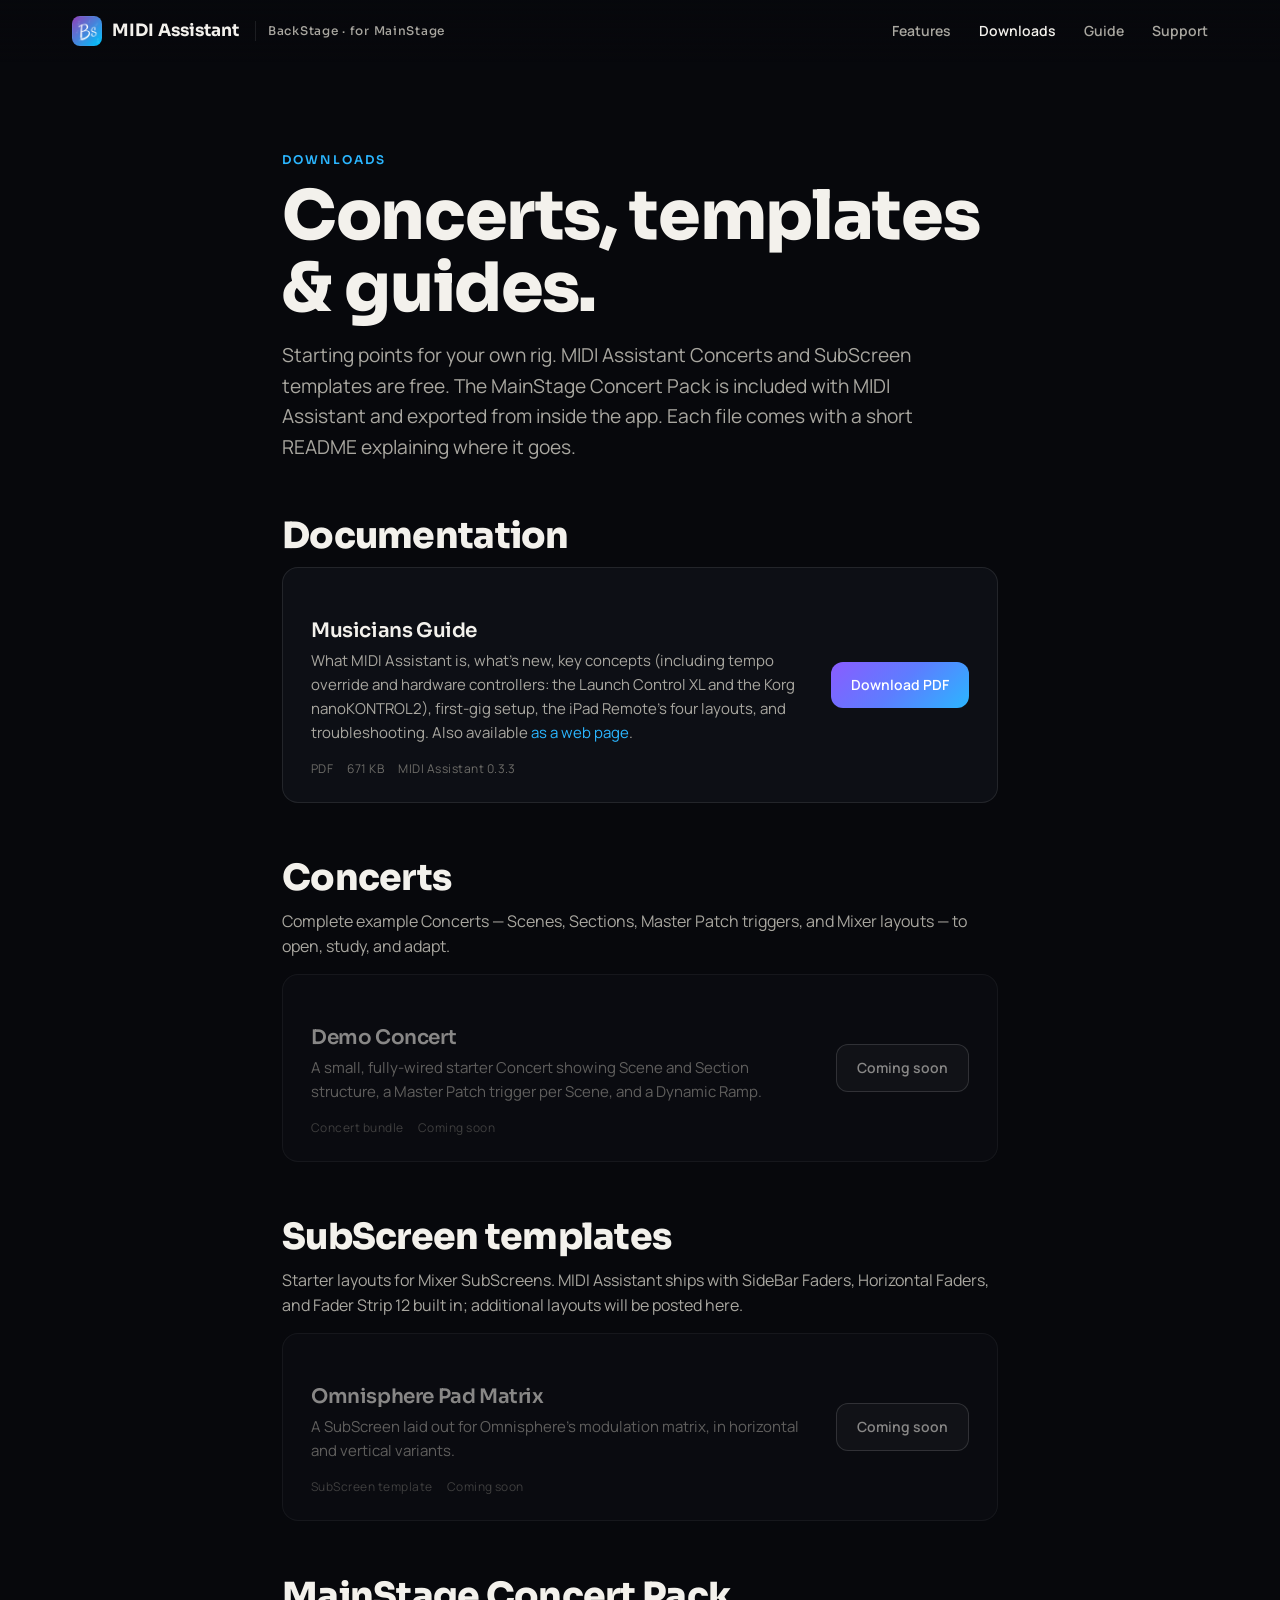
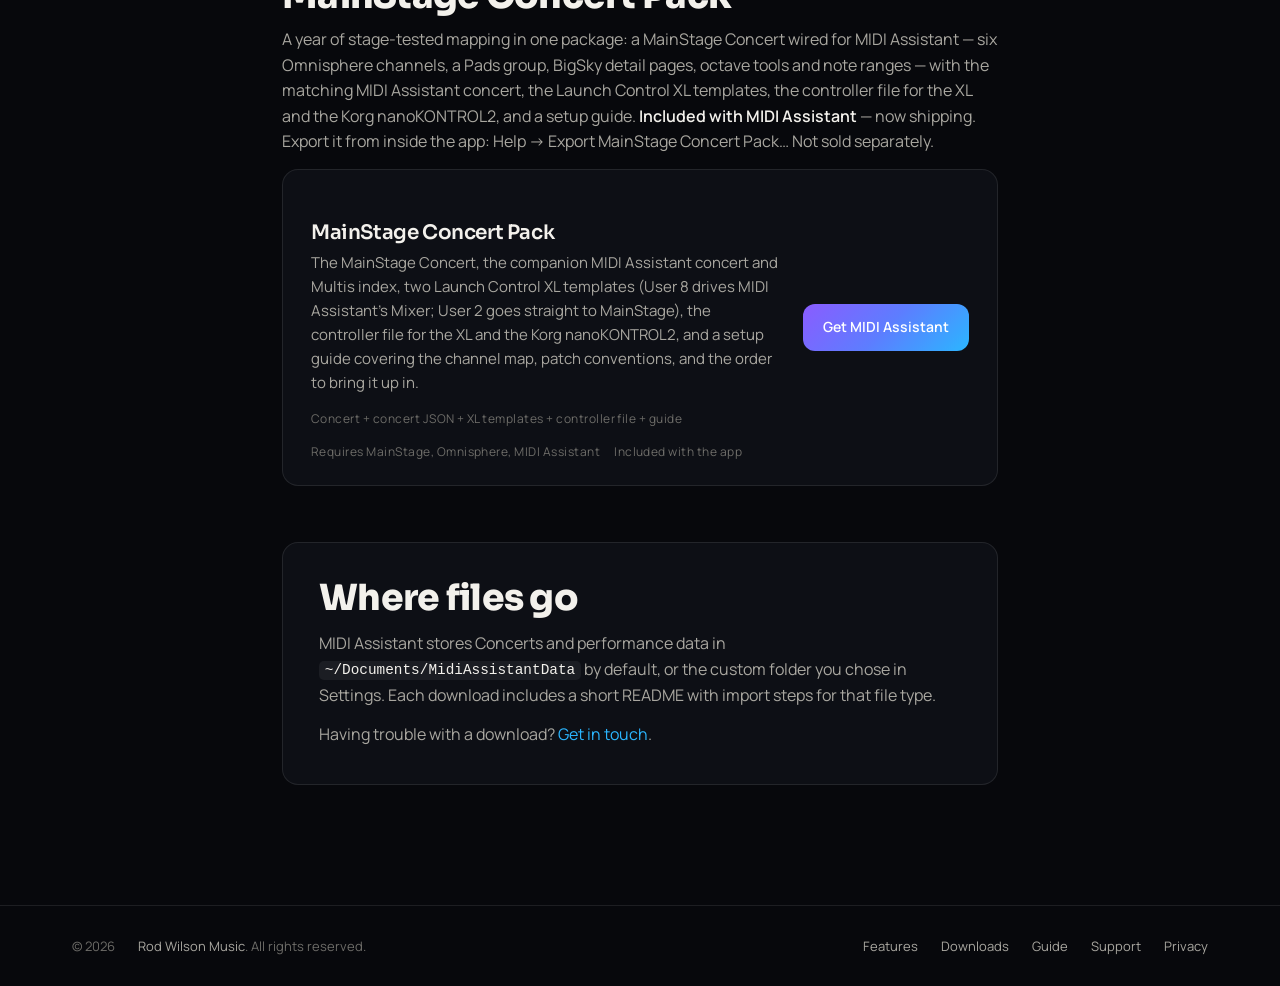
==== commit bd4f3de9: "0.3.3 site pages: the Korg nanoKONTROL2 and Controller Masks (downloads, features, support) (NOT pub" ====
--- a/downloads.html
+++ b/downloads.html
@@ -34,7 +34,7 @@
                 <div class="dl">
                     <div>
                         <h3>Musicians Guide</h3>
-                        <p>What MIDI Assistant is, what's new, key concepts (including tempo override and the Launch Control XL), first-gig setup, the iPad Remote's four layouts, and troubleshooting. Also available <a href="guide.html">as a web page</a>.</p>
+                        <p>What MIDI Assistant is, what's new, key concepts (including tempo override and hardware controllers: the Launch Control XL and the Korg nanoKONTROL2), first-gig setup, the iPad Remote's four layouts, and troubleshooting. Also available <a href="guide.html">as a web page</a>.</p>
                         <div class="meta"><span>PDF</span><span>671 KB</span><span>MIDI Assistant 0.3.3</span></div>
                     </div>
                     <a class="btn" href="downloads/MIDI-Assistant-Musicians-Guide.pdf" download>Download PDF</a>
@@ -74,13 +74,13 @@
 
         <section style="padding:0 0 56px">
             <h2 style="margin-bottom:12px">MainStage Concert Pack</h2>
-            <p>A year of stage-tested mapping in one package: a MainStage Concert wired for MIDI Assistant &mdash; six Omnisphere channels, a Pads group, BigSky detail pages, octave tools and note ranges &mdash; with the matching MIDI Assistant concert, the Launch Control XL templates and a setup guide. <strong>Included with MIDI Assistant</strong> &mdash; now shipping. Export it from inside the app: Help &rarr; Export MainStage Concert Pack&hellip; Not sold separately.</p>
+            <p>A year of stage-tested mapping in one package: a MainStage Concert wired for MIDI Assistant &mdash; six Omnisphere channels, a Pads group, BigSky detail pages, octave tools and note ranges &mdash; with the matching MIDI Assistant concert, the Launch Control XL templates, the controller file for the XL and the Korg nanoKONTROL2, and a setup guide. <strong>Included with MIDI Assistant</strong> &mdash; now shipping. Export it from inside the app: Help &rarr; Export MainStage Concert Pack&hellip; Not sold separately.</p>
             <div class="dl-list">
                 <div class="dl">
                     <div>
                         <h3>MainStage Concert Pack</h3>
-                        <p>The MainStage Concert, the companion MIDI Assistant concert and Multis index, two Launch Control XL templates (User 8 drives MIDI Assistant's Mixer; User 2 goes straight to MainStage) with the XL's controller file, and a setup guide covering the channel map, patch conventions, and the order to bring it up in.</p>
-                        <div class="meta"><span>Concert + concert JSON + XL templates + guide</span><span>Requires MainStage, Omnisphere, MIDI Assistant</span><span>Included with the app</span></div>
+                        <p>The MainStage Concert, the companion MIDI Assistant concert and Multis index, two Launch Control XL templates (User 8 drives MIDI Assistant's Mixer; User 2 goes straight to MainStage), the controller file for the XL and the Korg nanoKONTROL2, and a setup guide covering the channel map, patch conventions, and the order to bring it up in.</p>
+                        <div class="meta"><span>Concert + concert JSON + XL templates + controller file + guide</span><span>Requires MainStage, Omnisphere, MIDI Assistant</span><span>Included with the app</span></div>
                     </div>
                     <a class="btn" data-store="mac" href="https://apps.apple.com/us/app/backstage-midiassistant/id6769863515?mt=12">Get MIDI Assistant</a>
                 </div>
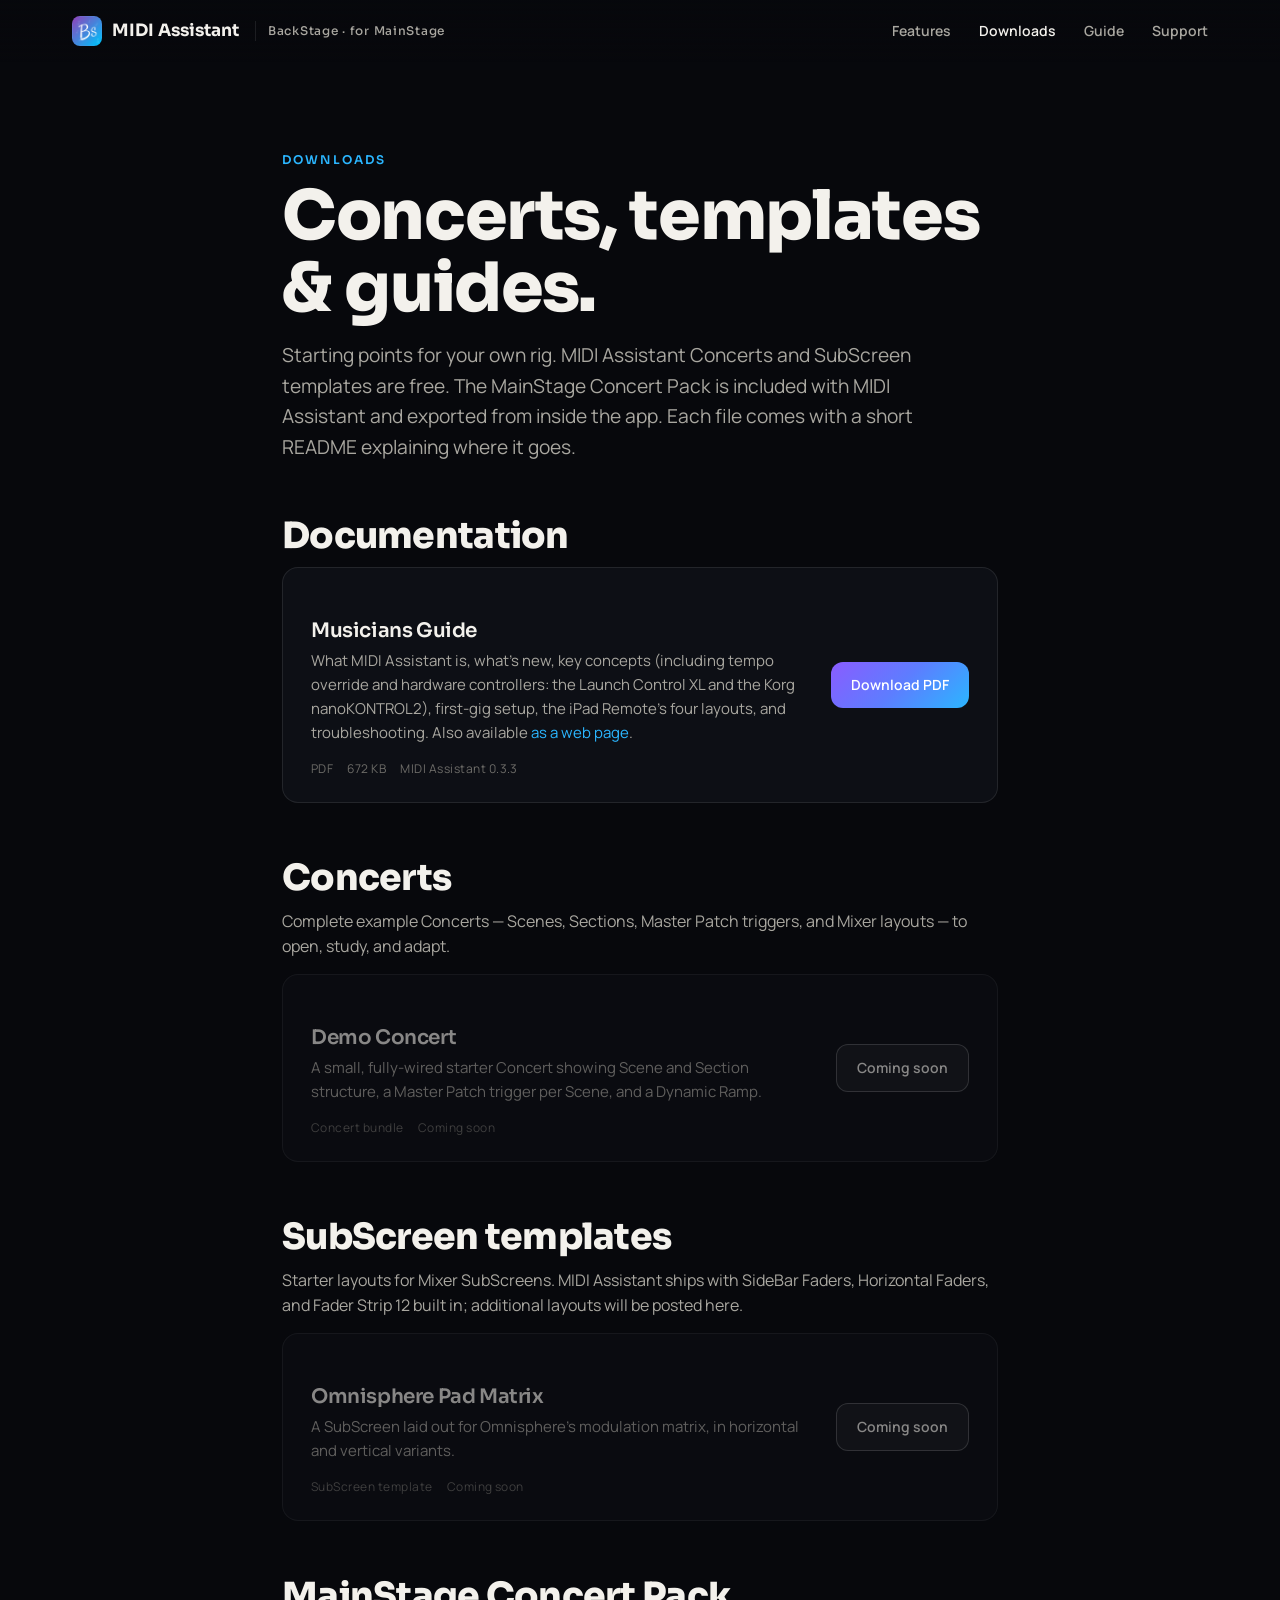
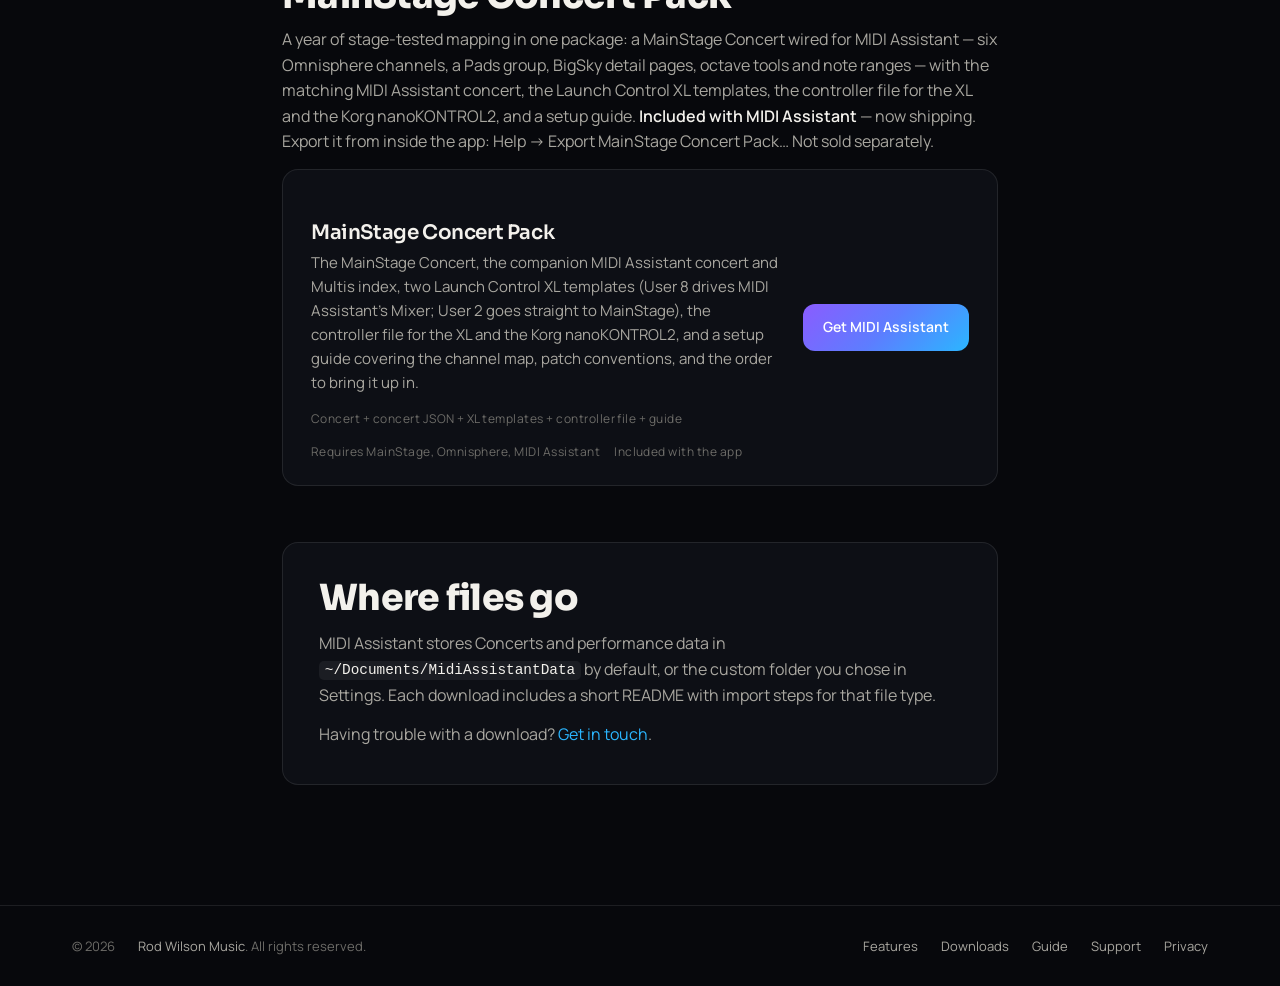
==== commit 1fc4667f: "0.3.3 Mac release: note that the iPad parts arrive with Remote 0.3.3 (in App Review) - Guide What's " ====
--- a/downloads.html
+++ b/downloads.html
@@ -35,7 +35,7 @@
                     <div>
                         <h3>Musicians Guide</h3>
                         <p>What MIDI Assistant is, what's new, key concepts (including tempo override and hardware controllers: the Launch Control XL and the Korg nanoKONTROL2), first-gig setup, the iPad Remote's four layouts, and troubleshooting. Also available <a href="guide.html">as a web page</a>.</p>
-                        <div class="meta"><span>PDF</span><span>671 KB</span><span>MIDI Assistant 0.3.3</span></div>
+                        <div class="meta"><span>PDF</span><span>672 KB</span><span>MIDI Assistant 0.3.3</span></div>
                     </div>
                     <a class="btn" href="downloads/MIDI-Assistant-Musicians-Guide.pdf" download>Download PDF</a>
                 </div>
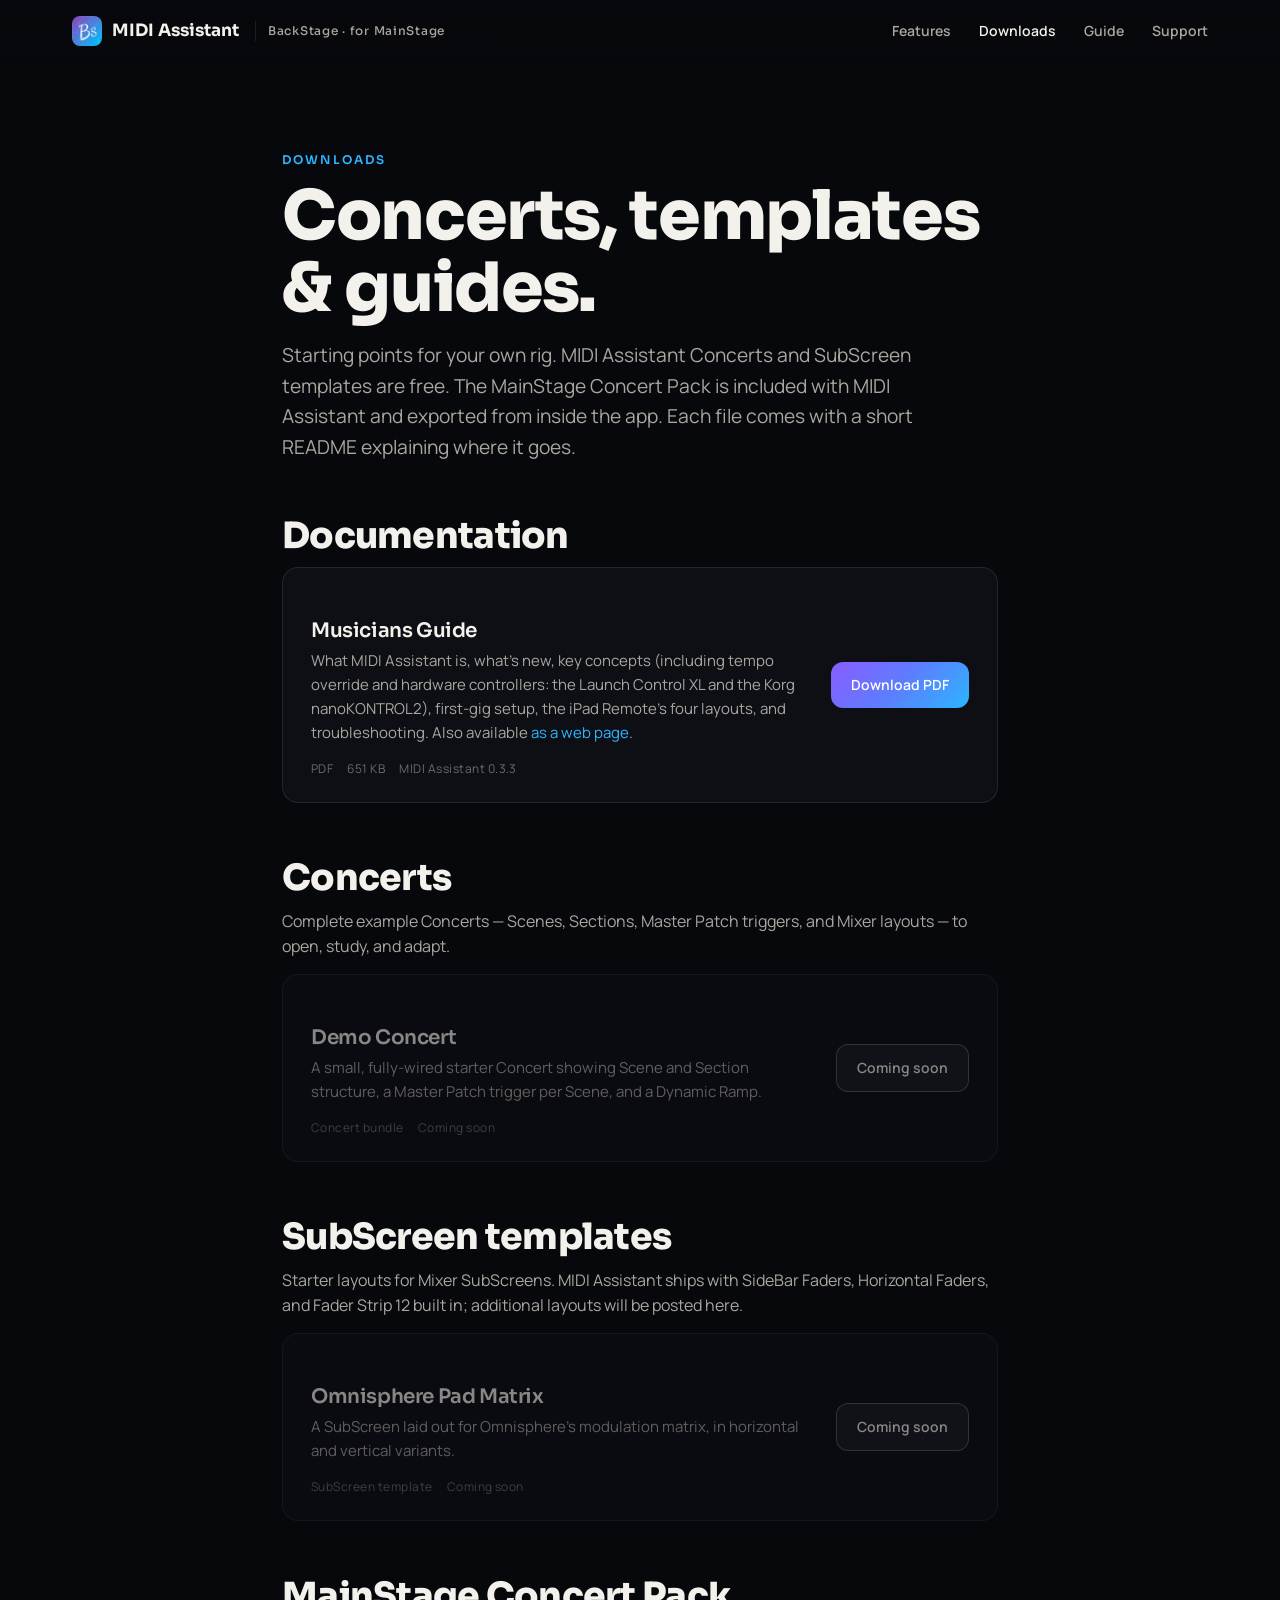
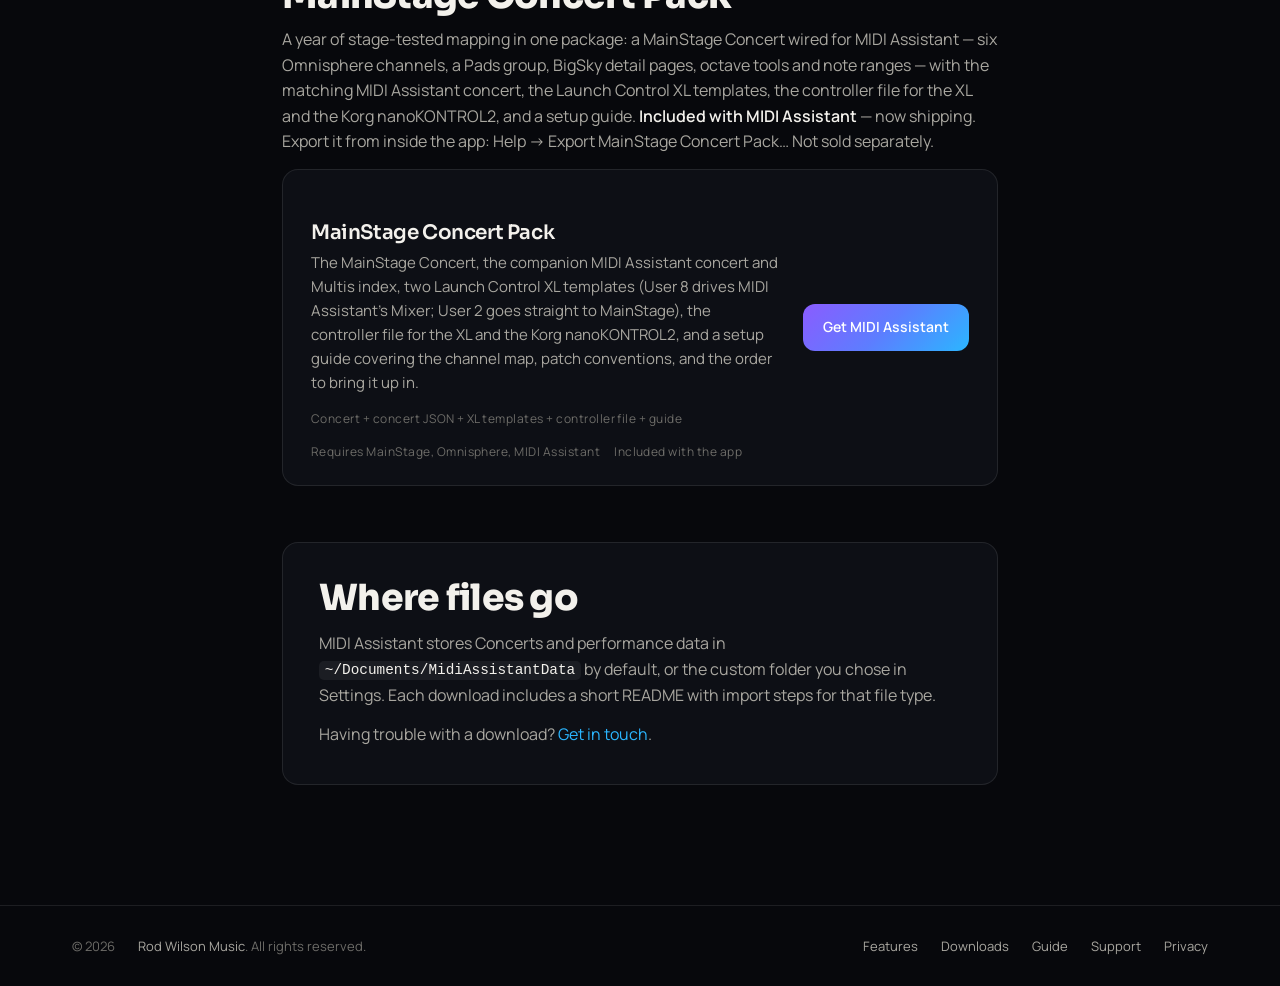
==== commit 3c7b4e5a: "Guide: iPad Remote 0.3.3 is released; remove the "in App Review" note Co-Authored-By: Claude Opus 5." ====
--- a/downloads.html
+++ b/downloads.html
@@ -35,7 +35,7 @@
                     <div>
                         <h3>Musicians Guide</h3>
                         <p>What MIDI Assistant is, what's new, key concepts (including tempo override and hardware controllers: the Launch Control XL and the Korg nanoKONTROL2), first-gig setup, the iPad Remote's four layouts, and troubleshooting. Also available <a href="guide.html">as a web page</a>.</p>
-                        <div class="meta"><span>PDF</span><span>672 KB</span><span>MIDI Assistant 0.3.3</span></div>
+                        <div class="meta"><span>PDF</span><span>651 KB</span><span>MIDI Assistant 0.3.3</span></div>
                     </div>
                     <a class="btn" href="downloads/MIDI-Assistant-Musicians-Guide.pdf" download>Download PDF</a>
                 </div>
